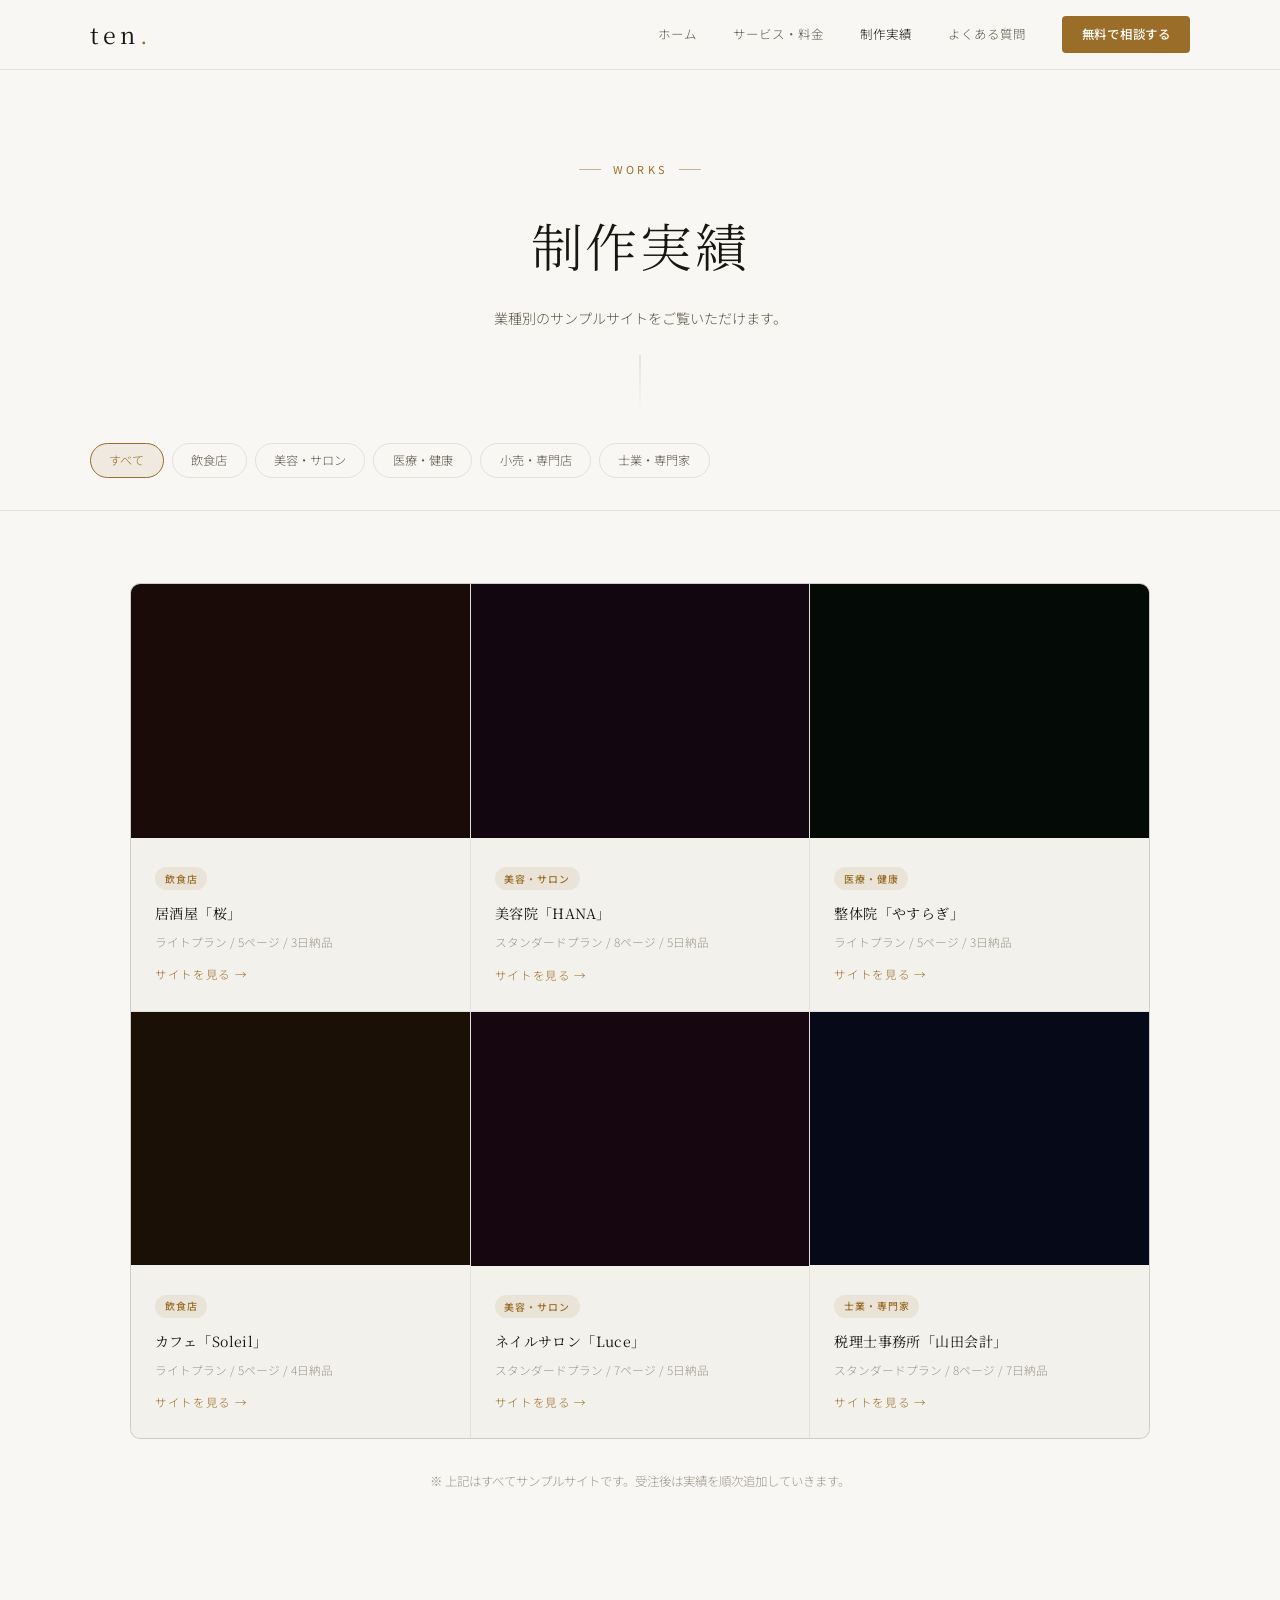
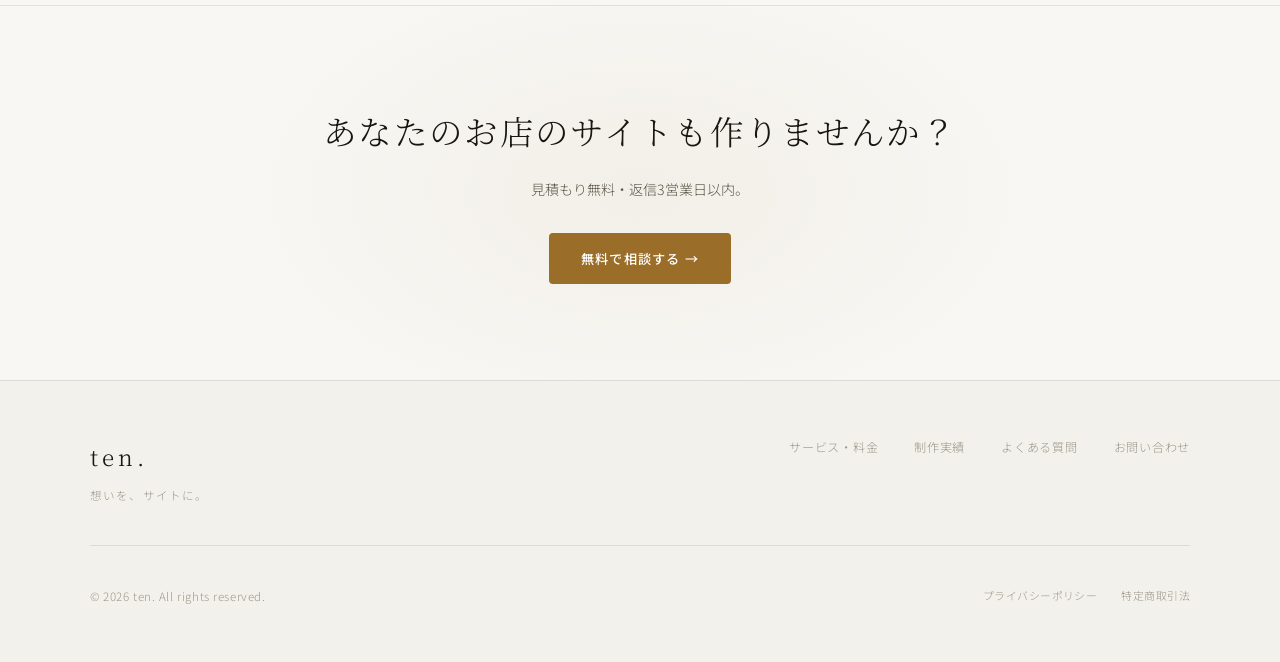
==== works.html @ f6b81ca7 "Initial commit: ten portfolio site" ====
<!DOCTYPE html>
<html lang="ja">
<head>
  <meta charset="UTF-8" />
  <meta name="viewport" content="width=device-width, initial-scale=1.0" />
  <title>制作実績 | ten</title>
  <meta name="description" content="tenの制作実績。飲食店・美容院・整体院など業種別のサンプルサイトをご覧いただけます。" />
  <link rel="stylesheet" href="style.css" />
</head>
<body>

<nav class="nav">
  <div class="nav__inner">
    <a href="index.html" class="nav__logo">ten<span class="nav__logo-dot">.</span></a>
    <div class="nav__links">
      <a href="index.html">ホーム</a>
      <a href="services.html">サービス・料金</a>
      <a href="works.html" class="active">制作実績</a>
      <a href="faq.html">よくある質問</a>
      <a href="contact.html" class="nav__cta">無料で相談する</a>
    </div>
  </div>
</nav>

<div class="page-header">
  <div class="page-header__label">Works</div>
  <h1>制作実績</h1>
  <p>業種別のサンプルサイトをご覧いただけます。</p>
</div>

<div class="works-filter">
  <div class="works-filter__inner">
    <button class="filter-btn filter-btn--active">すべて</button>
    <button class="filter-btn">飲食店</button>
    <button class="filter-btn">美容・サロン</button>
    <button class="filter-btn">医療・健康</button>
    <button class="filter-btn">小売・専門店</button>
    <button class="filter-btn">士業・専門家</button>
  </div>
</div>

<section class="works-full">
  <div class="wrap">
    <div class="works-full__grid">

      <div class="work-card" data-cat="飲食店">
        <a href="https://moriyamataiyou.github.io/ten-site/demo/sakura/" target="_blank" rel="noopener">
          <div class="work__thumb work__thumb--red">
            <img src="https://images.unsplash.com/photo-1563021658-93c1d5cc764e?auto=format&fit=crop&w=800&q=85" alt="居酒屋桜" loading="lazy" onerror="this.remove()" />
          </div>
        </a>
        <div class="work-card__body">
          <span class="work-card__tag" style="background:var(--gold-dim);color:var(--gold)">飲食店</span>
          <h3>居酒屋「桜」</h3>
          <p>ライトプラン / 5ページ / 3日納品</p>
          <a href="https://moriyamataiyou.github.io/ten-site/demo/sakura/" target="_blank" rel="noopener" style="display:inline-block;margin-top:.75rem;font-size:.72rem;color:var(--gold);letter-spacing:.06em;">サイトを見る →</a>
        </div>
      </div>

      <div class="work-card" data-cat="美容・サロン">
        <a href="https://moriyamataiyou.github.io/ten-site/demo/hana/" target="_blank" rel="noopener">
          <div class="work__thumb work__thumb--pink">
            <img src="https://images.unsplash.com/photo-1600948836101-f9ffda59d250?auto=format&fit=crop&w=800&q=85" alt="美容院HANA" loading="lazy" onerror="this.remove()" />
          </div>
        </a>
        <div class="work-card__body">
          <span class="work-card__tag" style="background:var(--gold-dim);color:var(--gold)">美容・サロン</span>
          <h3>美容院「HANA」</h3>
          <p>スタンダードプラン / 8ページ / 5日納品</p>
          <a href="https://moriyamataiyou.github.io/ten-site/demo/hana/" target="_blank" rel="noopener" style="display:inline-block;margin-top:.75rem;font-size:.72rem;color:var(--gold);letter-spacing:.06em;">サイトを見る →</a>
        </div>
      </div>

      <div class="work-card" data-cat="医療・健康">
        <a href="https://moriyamataiyou.github.io/ten-site/demo/yasuragi/" target="_blank" rel="noopener">
          <div class="work__thumb work__thumb--green">
            <img src="https://images.unsplash.com/photo-1600334129128-685c5582fd35?auto=format&fit=crop&w=800&q=85" alt="整体院やすらぎ" loading="lazy" onerror="this.remove()" />
          </div>
        </a>
        <div class="work-card__body">
          <span class="work-card__tag" style="background:var(--gold-dim);color:var(--gold)">医療・健康</span>
          <h3>整体院「やすらぎ」</h3>
          <p>ライトプラン / 5ページ / 3日納品</p>
          <a href="https://moriyamataiyou.github.io/ten-site/demo/yasuragi/" target="_blank" rel="noopener" style="display:inline-block;margin-top:.75rem;font-size:.72rem;color:var(--gold);letter-spacing:.06em;">サイトを見る →</a>
        </div>
      </div>

      <div class="work-card" data-cat="飲食店">
        <a href="https://moriyamataiyou.github.io/ten-site/demo/soleil/" target="_blank" rel="noopener">
          <div class="work__thumb work__thumb--amber">
            <img src="https://images.unsplash.com/photo-1611323128401-faa8f1b6de24?auto=format&fit=crop&w=800&q=85" alt="カフェSoleil" loading="lazy" onerror="this.remove()" />
          </div>
        </a>
        <div class="work-card__body">
          <span class="work-card__tag" style="background:var(--gold-dim);color:var(--gold)">飲食店</span>
          <h3>カフェ「Soleil」</h3>
          <p>ライトプラン / 5ページ / 4日納品</p>
          <a href="https://moriyamataiyou.github.io/ten-site/demo/soleil/" target="_blank" rel="noopener" style="display:inline-block;margin-top:.75rem;font-size:.72rem;color:var(--gold);letter-spacing:.06em;">サイトを見る →</a>
        </div>
      </div>

      <div class="work-card" data-cat="美容・サロン">
        <a href="https://moriyamataiyou.github.io/ten-site/demo/luce/" target="_blank" rel="noopener">
          <div class="work__thumb work__thumb--rose">
            <img src="https://images.unsplash.com/photo-1658492055212-e1acbccfca5a?auto=format&fit=crop&w=800&q=85" alt="ネイルサロンLuce" loading="lazy" onerror="this.remove()" />
          </div>
        </a>
        <div class="work-card__body">
          <span class="work-card__tag" style="background:var(--gold-dim);color:var(--gold)">美容・サロン</span>
          <h3>ネイルサロン「Luce」</h3>
          <p>スタンダードプラン / 7ページ / 5日納品</p>
          <a href="https://moriyamataiyou.github.io/ten-site/demo/luce/" target="_blank" rel="noopener" style="display:inline-block;margin-top:.75rem;font-size:.72rem;color:var(--gold);letter-spacing:.06em;">サイトを見る →</a>
        </div>
      </div>

      <div class="work-card" data-cat="士業・専門家">
        <a href="https://moriyamataiyou.github.io/ten-site/demo/yamada/" target="_blank" rel="noopener">
          <div class="work__thumb work__thumb--navy">
            <img src="https://images.unsplash.com/photo-1642522029686-5485ea7e6042?auto=format&fit=crop&w=800&q=85" alt="山田会計事務所" loading="lazy" onerror="this.remove()" />
          </div>
        </a>
        <div class="work-card__body">
          <span class="work-card__tag" style="background:var(--gold-dim);color:var(--gold)">士業・専門家</span>
          <h3>税理士事務所「山田会計」</h3>
          <p>スタンダードプラン / 8ページ / 7日納品</p>
          <a href="https://moriyamataiyou.github.io/ten-site/demo/yamada/" target="_blank" rel="noopener" style="display:inline-block;margin-top:.75rem;font-size:.72rem;color:var(--gold);letter-spacing:.06em;">サイトを見る →</a>
        </div>
      </div>

    </div>
    <p style="text-align:center;color:var(--text-3);font-size:.78rem;font-weight:300">
      ※ 上記はすべてサンプルサイトです。受注後は実績を順次追加していきます。
    </p>
  </div>
</section>

<section class="cta-banner">
  <div class="wrap">
    <h2>あなたのお店のサイトも作りませんか？</h2>
    <p>見積もり無料・返信3営業日以内。</p>
    <a href="contact.html" class="btn btn--gold">無料で相談する →</a>
  </div>
</section>

<footer class="footer">
  <div class="footer__inner">
    <div class="footer__top">
      <div>
        <div class="footer__logo">ten.</div>
        <div class="footer__catch">想いを、サイトに。</div>
      </div>
      <nav class="footer__nav">
        <a href="services.html">サービス・料金</a>
        <a href="works.html">制作実績</a>
        <a href="faq.html">よくある質問</a>
        <a href="contact.html">お問い合わせ</a>
      </nav>
    </div>
    <div class="footer__bottom">
      <p class="footer__copy">© 2026 ten. All rights reserved.</p>
      <div style="display:flex;gap:1.5rem;align-items:center">
        <a href="privacy.html" style="font-size:.68rem;color:var(--text-3);letter-spacing:.04em">プライバシーポリシー</a>
        <a href="tokusho.html" style="font-size:.68rem;color:var(--text-3);letter-spacing:.04em">特定商取引法</a>
      </div>
    </div>
  </div>
</footer>

<script>
// フィルターボタン
const filterBtns = document.querySelectorAll('.filter-btn');
const cards = document.querySelectorAll('.work-card');

filterBtns.forEach(btn => {
  btn.addEventListener('click', () => {
    filterBtns.forEach(b => b.classList.remove('filter-btn--active'));
    btn.classList.add('filter-btn--active');
    const cat = btn.textContent.trim();
    cards.forEach(card => {
      if (cat === 'すべて' || card.dataset.cat === cat) {
        card.style.display = '';
      } else {
        card.style.display = 'none';
      }
    });
  });
});
</script>


</body>
</html>
---- style.css ----
@import url('https://fonts.googleapis.com/css2?family=Noto+Serif+JP:wght@300;400;500&family=Noto+Sans+JP:wght@300;400;500&display=swap');

/* =========================================
   ten — デザインシステム（ダーク/ライト対応）
   ========================================= */

*, *::before, *::after { box-sizing: border-box; margin: 0; padding: 0; }

:root {
  --bg-deep:   #f8f7f4;
  --bg:        #ffffff;
  --bg-card:   #f3f1ec;
  --bg-raised: #eae7e0;
  --border:    rgba(0,0,0,.09);
  --border-2:  rgba(0,0,0,.16);
  --gold:      #9a6e28;
  --gold-lt:   #b08840;
  --gold-dim:  rgba(154,110,40,.1);
  --text:      #181610;
  --text-2:    #5c5748;
  --text-3:    #9c9888;
  --radius:    4px;
  --radius-lg: 10px;

  --nav-bg:          rgba(248,247,244,.9);
  --grid-color:      rgba(0,0,0,.05);
  --hero-radial-1:   rgba(154,110,40,.07);
  --hero-radial-2:   rgba(80,50,160,.04);
  --ghost-bg:        rgba(0,0,0,.05);
  --ghost-hover:     rgba(0,0,0,.09);
  --photo-filter:    brightness(1) saturate(.88);
  --shadow-card:     0 32px 64px rgba(0,0,0,.12);
  --cta-glow:        rgba(154,110,40,.06);
  --gold-line:       rgba(154,110,40,.22);
  --gold-plan-line:  rgba(154,110,40,.45);
}

html { scroll-behavior: smooth; }

body {
  font-family: 'Noto Sans JP', 'Hiragino Kaku Gothic ProN', sans-serif;
  background: var(--bg-deep);
  color: var(--text);
  line-height: 1.75;
  font-weight: 300;
  -webkit-font-smoothing: antialiased;
  transition: background .35s ease, color .35s ease;
}

img { display: block; max-width: 100%; }
a { color: inherit; text-decoration: none; }

.wrap         { max-width: 1100px; margin: 0 auto; padding: 0 2.5rem; }
.wrap--narrow { max-width: 700px;  margin: 0 auto; padding: 0 2.5rem; }

/* ── Section labels & titles ── */
.s-label {
  display: inline-flex;
  align-items: center;
  gap: .6rem;
  font-size: .7rem;
  font-weight: 400;
  letter-spacing: .22em;
  text-transform: uppercase;
  color: var(--gold);
  margin-bottom: 1.25rem;
}
.s-label::before {
  content: '';
  width: 22px; height: 1px;
  background: var(--gold);
  opacity: .7;
}

.s-title {
  font-family: 'Noto Serif JP', 'Yu Mincho', serif;
  font-size: clamp(1.75rem, 3.5vw, 2.6rem);
  font-weight: 400;
  line-height: 1.45;
  color: var(--text);
  margin-bottom: 1.25rem;
  letter-spacing: .03em;
}

.s-desc {
  color: var(--text-2);
  font-size: .9rem;
  line-height: 1.95;
  max-width: 440px;
  font-weight: 300;
}

/* ── Fade-in ── */
.fi {
  opacity: 0;
  transform: translateY(22px);
  transition: opacity .85s ease, transform .85s ease;
}
.fi[data-delay="1"] { transition-delay: .15s; }
.fi[data-delay="2"] { transition-delay: .3s;  }
.fi[data-delay="3"] { transition-delay: .45s; }
.fi[data-delay="4"] { transition-delay: .6s;  }
.fi.in { opacity: 1; transform: none; }

/* ── Buttons ── */
.btn {
  display: inline-flex;
  align-items: center;
  gap: .5rem;
  padding: .875rem 2rem;
  font-family: 'Noto Sans JP', sans-serif;
  font-size: .825rem;
  font-weight: 400;
  letter-spacing: .1em;
  border-radius: var(--radius);
  transition: all .3s ease;
  cursor: pointer;
  border: none;
  white-space: nowrap;
}
.btn--gold {
  background: var(--gold);
  color: #fff;
  font-weight: 500;
}
.btn--gold:hover { background: var(--gold-lt); box-shadow: 0 8px 32px rgba(0,0,0,.2); }
.btn--white {
  background: var(--ghost-bg);
  color: var(--text);
  border: 1px solid var(--border-2);
}
.btn--white:hover { background: var(--ghost-hover); }
.btn--outline {
  background: transparent;
  color: var(--text-2);
  border: 1px solid var(--border-2);
}
.btn--outline:hover { border-color: var(--gold); color: var(--gold); }
.btn--dark {
  background: var(--ghost-bg);
  color: var(--text);
  border: 1px solid var(--border-2);
}
.btn--dark:hover { background: var(--ghost-hover); }

/* ── Navigation ── */
.nav {
  position: fixed;
  top: 0; left: 0; right: 0;
  z-index: 100;
  padding: 0 2.5rem;
  height: 70px;
  display: flex;
  align-items: center;
  backdrop-filter: blur(16px) saturate(180%);
  background: var(--nav-bg);
  border-bottom: 1px solid var(--border);
  transition: background .35s ease;
}
.nav__inner {
  max-width: 1100px;
  margin: 0 auto;
  width: 100%;
  display: flex;
  align-items: center;
  justify-content: space-between;
}
.nav__logo {
  font-family: 'Noto Serif JP', serif;
  font-size: 1.45rem;
  font-weight: 400;
  letter-spacing: .18em;
  color: var(--text);
}
.nav__logo-dot { color: var(--gold); }
.nav__links {
  display: flex;
  align-items: center;
  gap: 2.25rem;
}
.nav__links a {
  font-size: .78rem;
  font-weight: 300;
  letter-spacing: .08em;
  color: var(--text-2);
  transition: color .2s;
}
.nav__links a:hover,
.nav__links a.active { color: var(--text); }
.nav__cta {
  background: var(--gold) !important;
  color: #fff !important;
  padding: .5rem 1.2rem !important;
  border-radius: var(--radius) !important;
  font-weight: 500 !important;
  letter-spacing: .06em !important;
  transition: background .2s !important;
}
.nav__cta:hover { background: var(--gold-lt) !important; }


/* ── Hero ── */
.hero {
  position: relative;
  min-height: 100vh;
  display: flex;
  align-items: center;
  overflow: hidden;
  padding-top: 70px;
}
.hero__bg {
  position: absolute;
  inset: 0;
  background-size: cover;
  background-position: center;
}
.hero__bg::after {
  content: '';
  position: absolute;
  inset: 0;
  background:
    linear-gradient(to right, rgba(8,6,4,.92) 0%, rgba(8,6,4,.82) 38%, rgba(8,6,4,.52) 65%, rgba(8,6,4,.22) 100%),
    linear-gradient(to bottom, rgba(8,6,4,.25) 0%, transparent 30%, transparent 70%, rgba(8,6,4,.45) 100%);
}
.hero__grid {
  position: absolute;
  inset: 0;
  background-image:
    linear-gradient(var(--grid-color) 1px, transparent 1px),
    linear-gradient(90deg, var(--grid-color) 1px, transparent 1px);
  background-size: 72px 72px;
  mask-image: radial-gradient(ellipse 75% 75% at 50% 50%, black 20%, transparent 100%);
}
.hero__inner {
  position: relative;
  z-index: 2;
  max-width: 860px;
  margin: 0 auto;
  padding: 5rem 2.5rem;
  width: 100%;
}
.hero__content { }
.hero__eyebrow {
  font-size: .68rem;
  font-weight: 400;
  letter-spacing: .28em;
  text-transform: uppercase;
  color: var(--gold-lt);
  margin-bottom: 2.25rem;
  display: flex;
  align-items: center;
  gap: 1rem;
  opacity: 1;
  text-shadow: 0 1px 8px rgba(0,0,0,.5);
}
.hero__eyebrow::before {
  content: '';
  width: 36px; height: 1px;
  background: var(--gold);
  opacity: .6;
}
.hero__title {
  font-family: 'Noto Serif JP', 'Yu Mincho', serif;
  font-size: clamp(2.75rem, 5.5vw, 4.75rem);
  font-weight: 300;
  line-height: 1.22;
  letter-spacing: .04em;
  color: #ffffff;
  margin-bottom: 0;
  text-shadow: 0 2px 24px rgba(0,0,0,.7);
}
.hero__title em { font-style: normal; color: var(--gold-lt); display: block; }
.hero__line {
  width: 44px; height: 1px;
  background: var(--gold);
  margin: 2rem 0;
  opacity: .55;
}
.hero__sub {
  font-size: .92rem;
  color: rgba(255,255,255,.88);
  line-height: 2;
  margin-bottom: 3rem;
  font-weight: 300;
  text-shadow: 0 1px 12px rgba(0,0,0,.6);
}
.hero__actions { display: flex; gap: 1rem; flex-wrap: wrap; }

/* ── Hero Visual (Photo) ── */
.hero__visual {
  position: relative;
  border-radius: var(--radius-lg);
  overflow: hidden;
  box-shadow: var(--shadow-card);
}
.hero__visual::after {
  content: '';
  position: absolute;
  inset: 0;
  border-radius: inherit;
  border: 1px solid var(--border-2);
  pointer-events: none;
}
.hero__visual img {
  width: 100%;
  aspect-ratio: 4/3;
  object-fit: cover;
  display: block;
  filter: var(--photo-filter);
  transition: filter .35s ease;
}

.hero__scroll {
  position: absolute;
  bottom: 2.5rem;
  left: 50%;
  transform: translateX(-50%);
  display: flex;
  flex-direction: column;
  align-items: center;
  gap: .6rem;
  color: var(--text-3);
  font-size: .62rem;
  letter-spacing: .22em;
  text-transform: uppercase;
}
.hero__scroll::after {
  content: '';
  width: 1px; height: 36px;
  background: linear-gradient(to bottom, var(--gold), transparent);
  animation: scrollPulse 1.8s ease-in-out infinite;
}
@keyframes scrollPulse {
  0%,100% { opacity: .7; }
  50%      { opacity: .15; }
}

/* ── Stats ── */
.stats {
  background: var(--bg-card);
  border-top: 1px solid var(--border);
  border-bottom: 1px solid var(--border);
  padding: 3.5rem 2.5rem;
}
.stats__grid {
  max-width: 1100px;
  margin: 0 auto;
  display: grid;
  grid-template-columns: repeat(4, 1fr);
}
.stats__grid--3 { grid-template-columns: repeat(3, 1fr); }
.stat { text-align: center; padding: .5rem 1rem; position: relative; }
.stat:not(:last-child)::after {
  content: '';
  position: absolute;
  right: 0; top: 15%; bottom: 15%;
  width: 1px;
  background: var(--border-2);
}
.stat__num {
  font-family: 'Noto Serif JP', serif;
  font-size: clamp(1.9rem, 3.5vw, 2.75rem);
  font-weight: 300;
  color: var(--gold);
  line-height: 1;
  margin-bottom: .5rem;
  letter-spacing: .02em;
}
.stat__lbl {
  font-size: .72rem;
  color: var(--text-3);
  letter-spacing: .1em;
  font-weight: 400;
}

/* ── Features ── */
.features { padding: 7rem 2.5rem; }
.features__layout {
  max-width: 1100px;
  margin: 0 auto;
  display: grid;
  grid-template-columns: 300px 1fr;
  gap: 6rem;
  align-items: start;
}
.features__head { position: sticky; top: 110px; }
.features__mini-mockup {
  margin-top: 2.5rem;
}
.features__grid {
  display: grid;
  grid-template-columns: 1fr 1fr;
  border: 1px solid var(--border);
  border-radius: var(--radius-lg);
  overflow: hidden;
  gap: 1px;
  background: var(--border);
}
.feat { background: var(--bg-card); padding: 2rem; transition: background .2s; }
.feat:hover { background: var(--bg-raised); }
.feat__icon { font-size: 1.1rem; margin-bottom: .875rem; display: block; }
.feat h3 {
  font-family: 'Noto Serif JP', serif;
  font-size: .9rem;
  font-weight: 400;
  color: var(--text);
  margin-bottom: .5rem;
  letter-spacing: .04em;
}
.feat p { font-size: .78rem; color: var(--text-2); line-height: 1.85; font-weight: 300; }

/* ── Works (index) ── */
.works {
  padding: 7rem 2.5rem;
  background: var(--bg-card);
  border-top: 1px solid var(--border);
  border-bottom: 1px solid var(--border);
}
.works__head {
  max-width: 1100px;
  margin: 0 auto 3.5rem;
  display: flex;
  justify-content: space-between;
  align-items: flex-end;
}
.works__grid {
  max-width: 1100px;
  margin: 0 auto;
  display: grid;
  grid-template-columns: repeat(3, 1fr);
  gap: 1px;
  background: var(--border);
  border: 1px solid var(--border);
  border-radius: var(--radius-lg);
  overflow: hidden;
}
.work { background: var(--bg); overflow: hidden; }
.work__img {
  width: 100%;
  aspect-ratio: 4/3;
  object-fit: cover;
  display: block;
  transition: transform .65s ease;
  filter: var(--photo-filter);
}

/* ── Work thumbnail mockup ── */
.work__thumb {
  aspect-ratio: 4/3;
  display: flex;
  flex-direction: column;
  overflow: hidden;
  position: relative;
  transition: opacity .3s;
}
.work:hover .work__thumb { opacity: .88; }
.work__thumb--red   { background: #1a0a08; }
.work__thumb--pink  { background: #120610; }
.work__thumb--green { background: #040a06; }
.work__thumb--amber { background: #1a1006; }
.work__thumb--rose  { background: #160610; }
.work__thumb--navy  { background: #060a18; }

.work__thumb img {
  width: 100%; height: 100%;
  object-fit: cover; display: block;
  transition: transform .6s ease, opacity .3s;
  opacity: .88;
}
.work:hover .work__thumb img,
.work-card:hover .work__thumb img { transform: scale(1.05); opacity: 1; }

.wt__nav {
  padding: .5rem .75rem;
  display: flex; justify-content: space-between; align-items: center;
  background: rgba(0,0,0,.06);
  border-bottom: 1px solid rgba(0,0,0,.06);
  flex-shrink: 0;
}
.wt__logo { font-family: 'Noto Serif JP', serif; font-size: .6rem; color: var(--gold); letter-spacing: .12em; }
.wt__links { display: flex; gap: .4rem; }
.wt__links span { width: 1.1rem; height: .18rem; background: rgba(0,0,0,.12); border-radius: 999px; }
.wt__hero {
  flex: 1;
  padding: .75rem .75rem 1rem;
  display: flex; flex-direction: column; justify-content: center;
  position: relative;
}
.wt__h1 { width: 72%; height: .38rem; background: rgba(0,0,0,.4); border-radius: 999px; margin-bottom: .28rem; }
.wt__h1.s { width: 48%; background: var(--gold); opacity: .7; }
.wt__btn { width: 2.6rem; height: .48rem; background: var(--gold); border-radius: 3px; margin-top: .4rem; opacity: .85; }
.wt__cards { display: grid; grid-template-columns: repeat(3, 1fr); gap: .3rem; padding: 0 .75rem .6rem; flex-shrink: 0; }
.wt__card { aspect-ratio: 1.2; background: rgba(0,0,0,.05); border-radius: 2px; border: 1px solid rgba(0,0,0,.07); }
.work__body {
  padding: 1.5rem;
  background: var(--bg-card);
  border-top: 1px solid var(--border);
}
.work__cat { font-size: .65rem; letter-spacing: .18em; color: var(--gold); text-transform: uppercase; margin-bottom: .5rem; font-weight: 400; }
.work__name { font-family: 'Noto Serif JP', serif; font-size: .9rem; font-weight: 400; color: var(--text); margin-bottom: .375rem; letter-spacing: .03em; }
.work__meta { font-size: .72rem; color: var(--text-3); font-weight: 300; }

/* ── Pricing ── */
.pricing { padding: 7rem 2.5rem; }
.pricing__grid {
  display: grid;
  grid-template-columns: repeat(3, 1fr);
  gap: 1px;
  background: var(--border);
  border: 1px solid var(--border);
  border-radius: var(--radius-lg);
  overflow: hidden;
  margin-top: 3.5rem;
}
.plan {
  background: var(--bg-card);
  padding: 2.5rem;
  display: flex;
  flex-direction: column;
  gap: 1.25rem;
  position: relative;
}
.plan--feat { background: var(--bg-raised); }
.plan--feat::before {
  content: '';
  position: absolute;
  top: 0; left: 0; right: 0; height: 1px;
  background: linear-gradient(90deg, transparent, var(--gold-plan-line), transparent);
}
.plan__badge {
  position: absolute;
  top: 1.25rem; right: 1.25rem;
  font-size: .62rem; letter-spacing: .1em;
  color: var(--gold);
  border: 1px solid var(--gold-dim);
  padding: .22rem .6rem;
  border-radius: 999px;
  font-weight: 400;
}
.plan__name { font-size: .68rem; letter-spacing: .2em; text-transform: uppercase; color: var(--text-3); font-weight: 400; }
.plan__price { font-family: 'Noto Serif JP', serif; font-size: 2.6rem; font-weight: 300; color: var(--text); line-height: 1; }
.plan__price sub { font-size: .9rem; font-weight: 300; color: var(--text-2); vertical-align: bottom; }
.plan__tax { font-size: .72rem; color: var(--text-3); margin-top: -.5rem; }
.plan__list { list-style: none; display: flex; flex-direction: column; gap: .75rem; flex: 1; }
.plan__list li { font-size: .8rem; color: var(--text-2); padding-left: 1.25rem; position: relative; font-weight: 300; line-height: 1.6; }
.plan__list li::before { content: '—'; position: absolute; left: 0; color: var(--gold); font-size: .68rem; top: .05em; }

/* ── Process ── */
.process {
  padding: 7rem 2.5rem;
  background: var(--bg-card);
  border-top: 1px solid var(--border);
  border-bottom: 1px solid var(--border);
}
.process__grid {
  display: grid;
  grid-template-columns: repeat(5, 1fr);
  margin-top: 3.5rem;
  position: relative;
}
.process__grid::before {
  content: '';
  position: absolute;
  top: 1.55rem;
  left: 10%; right: 10%;
  height: 1px;
  background: var(--border-2);
}
.step { padding: 1.25rem .875rem; text-align: center; }
.step__num {
  width: 3.1rem; height: 3.1rem;
  border-radius: 50%;
  border: 1px solid var(--border-2);
  display: flex; align-items: center; justify-content: center;
  margin: 0 auto 1.25rem;
  font-family: 'Noto Serif JP', serif;
  font-size: .9rem; color: var(--gold);
  background: var(--bg-card);
  position: relative; z-index: 1; font-weight: 300;
}
.step h3 { font-family: 'Noto Serif JP', serif; font-size: .85rem; font-weight: 400; color: var(--text); margin-bottom: .5rem; letter-spacing: .04em; }
.step p { font-size: .73rem; color: var(--text-2); line-height: 1.75; font-weight: 300; }

/* ── CTA ── */
.cta { padding: 9rem 2.5rem; position: relative; overflow: hidden; }
.cta::before {
  content: '';
  position: absolute; inset: 0;
  background: radial-gradient(ellipse 55% 80% at 50% 50%, var(--cta-glow) 0%, transparent 65%);
}
.cta::after {
  content: '';
  position: absolute;
  top: 0; left: 0; right: 0; height: 1px;
  background: linear-gradient(90deg, transparent, var(--gold-line), transparent);
}
.cta__inner { max-width: 680px; margin: 0 auto; text-align: center; position: relative; }
.cta__title {
  font-family: 'Noto Serif JP', serif;
  font-size: clamp(1.75rem, 3.5vw, 2.6rem);
  font-weight: 300; line-height: 1.5;
  color: var(--text); margin-bottom: 1.5rem; letter-spacing: .04em;
}
.cta__sub { color: var(--text-2); font-size: .88rem; line-height: 2; margin-bottom: 2.75rem; font-weight: 300; }
.cta__actions { display: flex; gap: 1rem; justify-content: center; flex-wrap: wrap; }

/* ── Footer ── */
.footer { background: var(--bg-card); border-top: 1px solid var(--border); padding: 3.5rem 2.5rem; }
.footer__inner { max-width: 1100px; margin: 0 auto; }
.footer__top {
  display: flex; justify-content: space-between; align-items: flex-start;
  padding-bottom: 2.5rem; margin-bottom: 2.5rem; border-bottom: 1px solid var(--border);
}
.footer__logo { font-family: 'Noto Serif JP', serif; font-size: 1.4rem; font-weight: 300; letter-spacing: .18em; color: var(--text); margin-bottom: .5rem; }
.footer__catch { font-size: .72rem; color: var(--text-3); letter-spacing: .1em; }
.footer__nav { display: flex; gap: 2.25rem; align-items: center; }
.footer__nav a { font-size: .76rem; color: var(--text-3); letter-spacing: .06em; transition: color .2s; font-weight: 300; }
.footer__nav a:hover { color: var(--text-2); }
.footer__bottom { display: flex; justify-content: space-between; align-items: center; }
.footer__copy, .footer__tag { font-size: .72rem; color: var(--text-3); letter-spacing: .05em; }

/* ── Page Header ── */
.page-header { padding: 10rem 2.5rem 5rem; text-align: center; position: relative; }
.page-header::after {
  content: '';
  position: absolute; bottom: 0; left: 50%; transform: translateX(-50%);
  width: 1px; height: 56px;
  background: linear-gradient(to bottom, var(--border-2), transparent);
}
.page-header__label {
  font-size: .68rem; letter-spacing: .28em; color: var(--gold);
  text-transform: uppercase; margin-bottom: 1.25rem;
  display: flex; align-items: center; justify-content: center; gap: .75rem; font-weight: 400;
}
.page-header__label::before,
.page-header__label::after { content: ''; width: 22px; height: 1px; background: var(--gold); opacity: .5; }
.page-header h1 { font-family: 'Noto Serif JP', serif; font-size: clamp(2rem, 5vw, 3.25rem); font-weight: 300; color: var(--text); margin-bottom: 1rem; letter-spacing: .05em; }
.page-header p { color: var(--text-2); font-size: .88rem; font-weight: 300; }

/* ── Contact ── */
.contact { padding: 4.5rem 2.5rem 8rem; }
.contact__trust { display: flex; gap: .875rem; margin-bottom: 3rem; justify-content: center; flex-wrap: wrap; }
.trust-pill { display: flex; align-items: center; gap: .6rem; padding: .55rem 1.1rem; border: 1px solid var(--border-2); border-radius: 999px; background: var(--bg-card); }
.trust-pill__icon { font-size: .9rem; }
.trust-pill p { font-size: .76rem; color: var(--text-2); font-weight: 300; }
.contact__form { background: var(--bg-card); border: 1px solid var(--border-2); border-radius: var(--radius-lg); padding: 3rem; }
.form-row--2 { display: grid; grid-template-columns: 1fr 1fr; gap: 1.25rem; }
.form-group { display: flex; flex-direction: column; gap: .6rem; }
.form-group label { font-size: .77rem; color: var(--text-2); letter-spacing: .05em; font-weight: 400; }
.req { color: var(--gold); font-size: .68rem; }
.form-group input, .form-group select, .form-group textarea {
  background: var(--bg-raised);
  border: 1px solid var(--border);
  border-radius: var(--radius);
  padding: .85rem 1rem;
  color: var(--text);
  font-family: 'Noto Sans JP', sans-serif;
  font-size: .85rem; font-weight: 300;
  outline: none;
  transition: border-color .2s;
  width: 100%; line-height: 1.6;
}
.form-group input::placeholder, .form-group textarea::placeholder { color: var(--text-3); }
.form-group input:focus, .form-group select:focus, .form-group textarea:focus { border-color: var(--gold); }
.form-group select { cursor: pointer; appearance: none; }
.form-group textarea { min-height: 135px; resize: vertical; }
.form__plan { display: flex; gap: 1px; background: var(--border); border: 1px solid var(--border); border-radius: var(--radius); overflow: hidden; }
.plan-radio { display: none; }
.plan-label { flex: 1; text-align: center; padding: .75rem; font-size: .78rem; color: var(--text-2); background: var(--bg-raised); cursor: pointer; transition: all .2s; font-weight: 300; font-family: 'Noto Sans JP', sans-serif; }
.plan-radio:checked + .plan-label { background: var(--gold); color: #fff; font-weight: 500; }
.form__submit { width: 100%; padding: 1rem; background: var(--gold); color: #fff; font-family: 'Noto Sans JP', sans-serif; font-size: .85rem; font-weight: 500; letter-spacing: .1em; border: none; border-radius: var(--radius); cursor: pointer; transition: background .2s, box-shadow .2s; margin-top: .5rem; }
.form__submit:hover { background: var(--gold-lt); }
.form__note { font-size: .72rem; color: var(--text-3); text-align: center; font-weight: 300; }
.contact__alt { margin-top: 2.5rem; text-align: center; padding: 2rem; border: 1px solid var(--border); border-radius: var(--radius-lg); background: var(--bg-card); }
.contact__alt p { font-size: .78rem; color: var(--text-2); margin-bottom: .625rem; font-weight: 300; }
.contact__alt a { color: var(--gold); font-size: .88rem; letter-spacing: .04em; }

/* ── FAQ ── */
.faq { padding: 4.5rem 2.5rem 8rem; }
.faq__list { display: flex; flex-direction: column; gap: 1px; background: var(--border); border: 1px solid var(--border); border-radius: var(--radius-lg); overflow: hidden; }
.faq-item { background: var(--bg-card); }
.faq-item[open] { background: var(--bg-raised); }
.faq-item summary { padding: 1.5rem 2rem; font-size: .88rem; font-weight: 400; color: var(--text); cursor: pointer; display: flex; justify-content: space-between; align-items: center; list-style: none; letter-spacing: .03em; transition: color .2s; }
.faq-item summary::-webkit-details-marker { display: none; }
.faq-item summary:hover { color: var(--gold); }
.faq-item summary::after { content: '+'; color: var(--gold); font-size: 1.2rem; font-weight: 300; transition: transform .3s; flex-shrink: 0; margin-left: 1rem; }
.faq-item[open] summary::after { transform: rotate(45deg); }
.faq-item__body { padding: 0 2rem 1.5rem; font-size: .85rem; color: var(--text-2); line-height: 1.95; font-weight: 300; }

/* ── CTA Banner ── */
.cta-banner { padding: 6rem 2.5rem; text-align: center; position: relative; border-top: 1px solid var(--border); }
.cta-banner::before { content: ''; position: absolute; inset: 0; background: radial-gradient(ellipse 50% 100% at 50% 50%, var(--cta-glow) 0%, transparent 65%); }
.cta-banner .wrap { position: relative; }
.cta-banner h2 { font-family: 'Noto Serif JP', serif; font-size: clamp(1.5rem, 3vw, 2.1rem); font-weight: 300; color: var(--text); margin-bottom: 1rem; letter-spacing: .04em; }
.cta-banner p { color: var(--text-2); font-size: .88rem; margin-bottom: 2rem; font-weight: 300; }

/* ── Works Filter & Full Grid ── */
.works-filter { padding: 2rem 2.5rem; border-bottom: 1px solid var(--border); }
.works-filter__inner { max-width: 1100px; margin: 0 auto; display: flex; gap: .5rem; flex-wrap: wrap; }
.filter-btn { padding: .48rem 1.15rem; background: transparent; border: 1px solid var(--border); border-radius: 999px; color: var(--text-2); font-family: 'Noto Sans JP', sans-serif; font-size: .76rem; cursor: pointer; transition: all .2s; font-weight: 300; }
.filter-btn:hover, .filter-btn--active { border-color: var(--gold); color: var(--gold); background: var(--gold-dim); }
.works-full { padding: 4.5rem 2.5rem 7rem; }
.works-full__grid { display: grid; grid-template-columns: repeat(3, 1fr); gap: 1px; background: var(--border); border: 1px solid var(--border); border-radius: var(--radius-lg); overflow: hidden; margin-bottom: 2rem; }
.work-card { background: var(--bg-card); overflow: hidden; }
.work-card:hover .work-card__thumb { opacity: .85; }
.work-card__thumb { aspect-ratio: 16/9; display: flex; align-items: center; justify-content: center; font-size: 2.25rem; transition: opacity .25s; }
.work-card__body { padding: 1.5rem; }
.work-card__tag { font-size: .62rem; letter-spacing: .1em; padding: .18rem .6rem; border-radius: 999px; font-weight: 500; margin-bottom: .7rem; display: inline-block; }
.work-card h3 { font-family: 'Noto Serif JP', serif; font-size: .88rem; font-weight: 400; color: var(--text); margin-bottom: .375rem; letter-spacing: .03em; }
.work-card p { font-size: .73rem; color: var(--text-3); font-weight: 300; }

/* ── Services Page ── */
.plans { padding: 4.5rem 2.5rem 6rem; }
.plans__grid { display: grid; grid-template-columns: repeat(3, 1fr); gap: 1px; background: var(--border); border: 1px solid var(--border); border-radius: var(--radius-lg); overflow: hidden; margin-top: 3rem; }
.plan-card { background: var(--bg-card); padding: 2.5rem; display: flex; flex-direction: column; gap: 1.25rem; position: relative; }
.plan-card--hot { background: var(--bg-raised); }
.plan-card--hot::before { content: ''; position: absolute; top: 0; left: 0; right: 0; height: 1px; background: linear-gradient(90deg, transparent, var(--gold-plan-line), transparent); }
.plan-card__badge { position: absolute; top: 1.25rem; right: 1.25rem; font-size: .62rem; letter-spacing: .1em; color: var(--gold); border: 1px solid var(--gold-dim); padding: .2rem .58rem; border-radius: 999px; font-weight: 400; }
.plan-card__name { font-size: .68rem; letter-spacing: .2em; text-transform: uppercase; color: var(--text-3); font-weight: 400; }
.plan-card__price { font-family: 'Noto Serif JP', serif; font-size: 2.6rem; font-weight: 300; color: var(--text); line-height: 1; }
.plan-card__price .unit { font-size: .9rem; font-weight: 300; color: var(--text-2); vertical-align: bottom; }
.plan-card__tax { font-size: .72rem; color: var(--text-3); margin-top: -.5rem; }
.plan-card__list { list-style: none; display: flex; flex-direction: column; gap: .7rem; flex: 1; }
.plan-card__list li { font-size: .8rem; color: var(--text-2); padding-left: 1.25rem; position: relative; font-weight: 300; }
.plan-card__list li::before { content: '—'; position: absolute; left: 0; color: var(--gold); font-size: .68rem; }
.btn--light { background: transparent; color: var(--text-2); border: 1px solid var(--border-2); padding: .72rem 1.4rem; border-radius: var(--radius); font-size: .78rem; font-family: 'Noto Sans JP', sans-serif; text-align: center; cursor: pointer; transition: all .2s; font-weight: 300; display: block; }
.btn--light:hover { border-color: var(--gold); color: var(--gold); }
.btn--primary { background: var(--gold); color: #fff; padding: .72rem 1.4rem; border-radius: var(--radius); font-size: .78rem; font-family: 'Noto Sans JP', sans-serif; font-weight: 500; text-align: center; cursor: pointer; transition: all .2s; display: block; }
.btn--primary:hover { background: var(--gold-lt); }
.sec-head { margin-bottom: 2.5rem; }
.sec-head__label { font-size: .68rem; letter-spacing: .22em; color: var(--gold); text-transform: uppercase; margin-bottom: .5rem; display: flex; align-items: center; gap: .5rem; font-weight: 400; }
.sec-head__label::before { content: ''; width: 18px; height: 1px; background: var(--gold); opacity: .7; }
.sec-head h2 { font-family: 'Noto Serif JP', serif; font-size: 1.7rem; font-weight: 300; color: var(--text); letter-spacing: .03em; }
.includes { padding: 0 2.5rem 6rem; }
.includes__grid { display: grid; grid-template-columns: repeat(2, 1fr); gap: 1px; background: var(--border); border: 1px solid var(--border); border-radius: var(--radius-lg); overflow: hidden; }
.inc-card { background: var(--bg-card); padding: 2rem; display: flex; gap: 1.25rem; align-items: flex-start; }
.inc-card__icon { font-size: 1.35rem; flex-shrink: 0; margin-top: .1rem; }
.inc-card h3 { font-family: 'Noto Serif JP', serif; font-size: .88rem; font-weight: 400; color: var(--text); margin-bottom: .5rem; letter-spacing: .03em; }
.inc-card p { font-size: .78rem; color: var(--text-2); line-height: 1.75; font-weight: 300; }
.flow { padding: 0 2.5rem 7rem; }
.flow__list { display: flex; flex-direction: column; gap: 1px; background: var(--border); border: 1px solid var(--border); border-radius: var(--radius-lg); overflow: hidden; }
.flow__item { display: flex; gap: 2rem; align-items: flex-start; padding: 2rem; background: var(--bg-card); transition: background .2s; }
.flow__item:hover { background: var(--bg-raised); }
.flow__num { font-family: 'Noto Serif JP', serif; font-size: 1.85rem; font-weight: 300; color: var(--gold); line-height: 1.1; min-width: 2.5rem; opacity: .55; }
.flow__text h3 { font-family: 'Noto Serif JP', serif; font-size: .92rem; font-weight: 400; color: var(--text); margin-bottom: .45rem; letter-spacing: .03em; }
.flow__text p { font-size: .8rem; color: var(--text-2); line-height: 1.85; font-weight: 300; }

/* ── Browser Mockup ── */
.browser-mockup {
  border-radius: var(--radius-lg);
  overflow: hidden;
  box-shadow: var(--shadow-card);
  border: 1px solid rgba(0,0,0,.15);
  background: #e8e6f0;
}
.bm__bar {
  background: #d8d6e0;
  padding: .65rem 1rem;
  display: flex;
  align-items: center;
  gap: .75rem;
}
.bm__dots { display: flex; gap: .35rem; flex-shrink: 0; }
.bm__dots span { width: .52rem; height: .52rem; border-radius: 50%; }
.bm__dots span:nth-child(1) { background: #ff5f57; }
.bm__dots span:nth-child(2) { background: #febc2e; }
.bm__dots span:nth-child(3) { background: #28c840; }
.bm__url {
  flex: 1; text-align: center;
  background: rgba(0,0,0,.08);
  border-radius: 3px;
  padding: .22rem .75rem;
  font-family: 'Noto Sans JP', sans-serif;
  font-size: .62rem;
  color: rgba(0,0,0,.3);
  letter-spacing: .04em;
  font-weight: 300;
}
.bm__screen { }
.bm__site-nav {
  padding: .55rem 1rem;
  display: flex;
  justify-content: space-between;
  align-items: center;
  background: rgba(0,0,0,.06);
  border-bottom: 1px solid rgba(0,0,0,.06);
}
.bm__logo { font-family: 'Noto Serif JP', serif; font-size: .72rem; color: #9a6e28; letter-spacing: .14em; }
.bm__nav-links { display: flex; gap: .55rem; }
.bm__nav-links span { width: 1.4rem; height: .22rem; background: rgba(0,0,0,.15); border-radius: 999px; }
.bm__site-hero {
  background: linear-gradient(135deg, #f5f3ef, #ede9f5);
  padding: 1.6rem 1rem 2rem;
  position: relative;
  overflow: hidden;
}
.bm__site-hero::after {
  content: '';
  position: absolute;
  right: -15%; top: -20%;
  width: 65%; height: 120%;
  background: radial-gradient(ellipse, rgba(154,110,40,.12) 0%, transparent 70%);
}
.bm__hero-tag { width: 2.8rem; height: .28rem; background: rgba(154,110,40,.55); border-radius: 999px; margin-bottom: .5rem; }
.bm__hero-h1 { width: 78%; height: .45rem; background: rgba(0,0,0,.45); border-radius: 999px; margin-bottom: .32rem; }
.bm__hero-h1.short { width: 52%; background: rgba(154,110,40,.7); }
.bm__hero-sub { width: 88%; height: .26rem; background: rgba(0,0,0,.15); border-radius: 999px; margin: .55rem 0; }
.bm__hero-btn { width: 3.2rem; height: .55rem; background: #9a6e28; border-radius: 3px; margin-top: .3rem; }
.bm__site-body { padding: .9rem 1rem; background: #f5f3ef; }
.bm__body-label { width: 2rem; height: .22rem; background: rgba(154,110,40,.35); border-radius: 999px; margin-bottom: .6rem; }
.bm__cards { display: grid; grid-template-columns: repeat(3, 1fr); gap: .4rem; }
.bm__card { aspect-ratio: 4/3; background: rgba(0,0,0,.05); border-radius: 3px; border: 1px solid rgba(0,0,0,.08); position: relative; overflow: hidden; }
.bm__card::after { content: ''; position: absolute; bottom: 0; left: 0; right: 0; height: 35%; background: rgba(154,110,40,.06); }
.bm__site-foot { padding: .6rem 1rem; background: rgba(0,0,0,.06); display: flex; justify-content: space-between; align-items: center; }
.bm__foot-logo { font-family: 'Noto Serif JP', serif; font-size: .6rem; color: rgba(154,110,40,.6); letter-spacing: .12em; }
.bm__foot-links { display: flex; gap: .4rem; }
.bm__foot-links span { width: 1rem; height: .2rem; background: rgba(0,0,0,.1); border-radius: 999px; }

/* ── Legal Pages ── */
.legal-section { padding: 4rem 2.5rem 8rem; }
.legal-intro { font-size: .88rem; color: var(--text-2); line-height: 2; margin-bottom: 3rem; font-weight: 300; }
.legal-body { display: flex; flex-direction: column; gap: 2.5rem; }
.legal-item h2 { font-family: 'Noto Serif JP', serif; font-size: 1rem; font-weight: 400; color: var(--text); margin-bottom: .875rem; padding-bottom: .625rem; border-bottom: 1px solid var(--border); letter-spacing: .04em; }
.legal-item p { font-size: .85rem; color: var(--text-2); line-height: 2; font-weight: 300; margin-bottom: .75rem; }
.legal-item p:last-child { margin-bottom: 0; }
.legal-item ul { list-style: none; display: flex; flex-direction: column; gap: .5rem; padding-left: 1rem; }
.legal-item ul li { font-size: .85rem; color: var(--text-2); font-weight: 300; position: relative; }
.legal-item ul li::before { content: '—'; position: absolute; left: -1rem; color: var(--gold); font-size: .72rem; }
.legal-contact { margin-top: 1rem; padding: 1.5rem; background: var(--bg-card); border: 1px solid var(--border); border-radius: var(--radius-lg); }
.legal-contact p { font-size: .85rem; color: var(--text-2); font-weight: 300; margin-bottom: .5rem; }
.legal-contact p:last-child { margin-bottom: 0; }
.legal-contact a { color: var(--gold); }
.legal-date { font-size: .75rem; color: var(--text-3); text-align: right; border-top: 1px solid var(--border); padding-top: 1.5rem; font-weight: 300; }
.legal-table { width: 100%; border-collapse: collapse; border: 1px solid var(--border); border-radius: var(--radius-lg); overflow: hidden; }
.legal-table th, .legal-table td { padding: 1.1rem 1.5rem; font-size: .84rem; line-height: 1.85; font-weight: 300; text-align: left; border-bottom: 1px solid var(--border); vertical-align: top; }
.legal-table th { width: 32%; background: var(--bg-card); color: var(--text-2); font-weight: 400; letter-spacing: .04em; white-space: nowrap; }
.legal-table td { background: var(--bg); color: var(--text-2); }
.legal-table tr:last-child th, .legal-table tr:last-child td { border-bottom: none; }
.legal-table a { color: var(--gold); }

/* ── Responsive ── */
@media (max-width: 960px) {
  .hero__inner { grid-template-columns: 1fr; gap: 3rem; padding: 3rem 2.5rem; }
  .hero__visual { max-width: 520px; }
  .features__layout { grid-template-columns: 1fr; gap: 3rem; }
  .features__head { position: static; }
  .stats__grid { grid-template-columns: repeat(2, 1fr); }
  .pricing__grid, .plans__grid { grid-template-columns: 1fr; }
  .works__grid, .works-full__grid { grid-template-columns: 1fr 1fr; }
  .process__grid { grid-template-columns: repeat(3, 1fr); }
  .includes__grid { grid-template-columns: 1fr; }
}
@media (max-width: 640px) {
  .nav__links { display: none; }
  .hero__title { font-size: clamp(2.5rem, 10vw, 3.5rem); }
  .works__grid, .works-full__grid { grid-template-columns: 1fr; }
  .form-row--2 { grid-template-columns: 1fr; }
  .process__grid { grid-template-columns: repeat(2, 1fr); }
  .stat:nth-child(2)::after { display: none; }
  .works__head { flex-direction: column; align-items: flex-start; gap: 1.25rem; }
  .footer__top { flex-direction: column; gap: 2rem; }
  .footer__nav { flex-wrap: wrap; gap: 1.25rem; }
  .footer__bottom { flex-direction: column; gap: .5rem; text-align: center; }
  .features__grid { grid-template-columns: 1fr; }
  .contact__form { padding: 2rem 1.5rem; }
  .plan--feat { order: -1; }
}
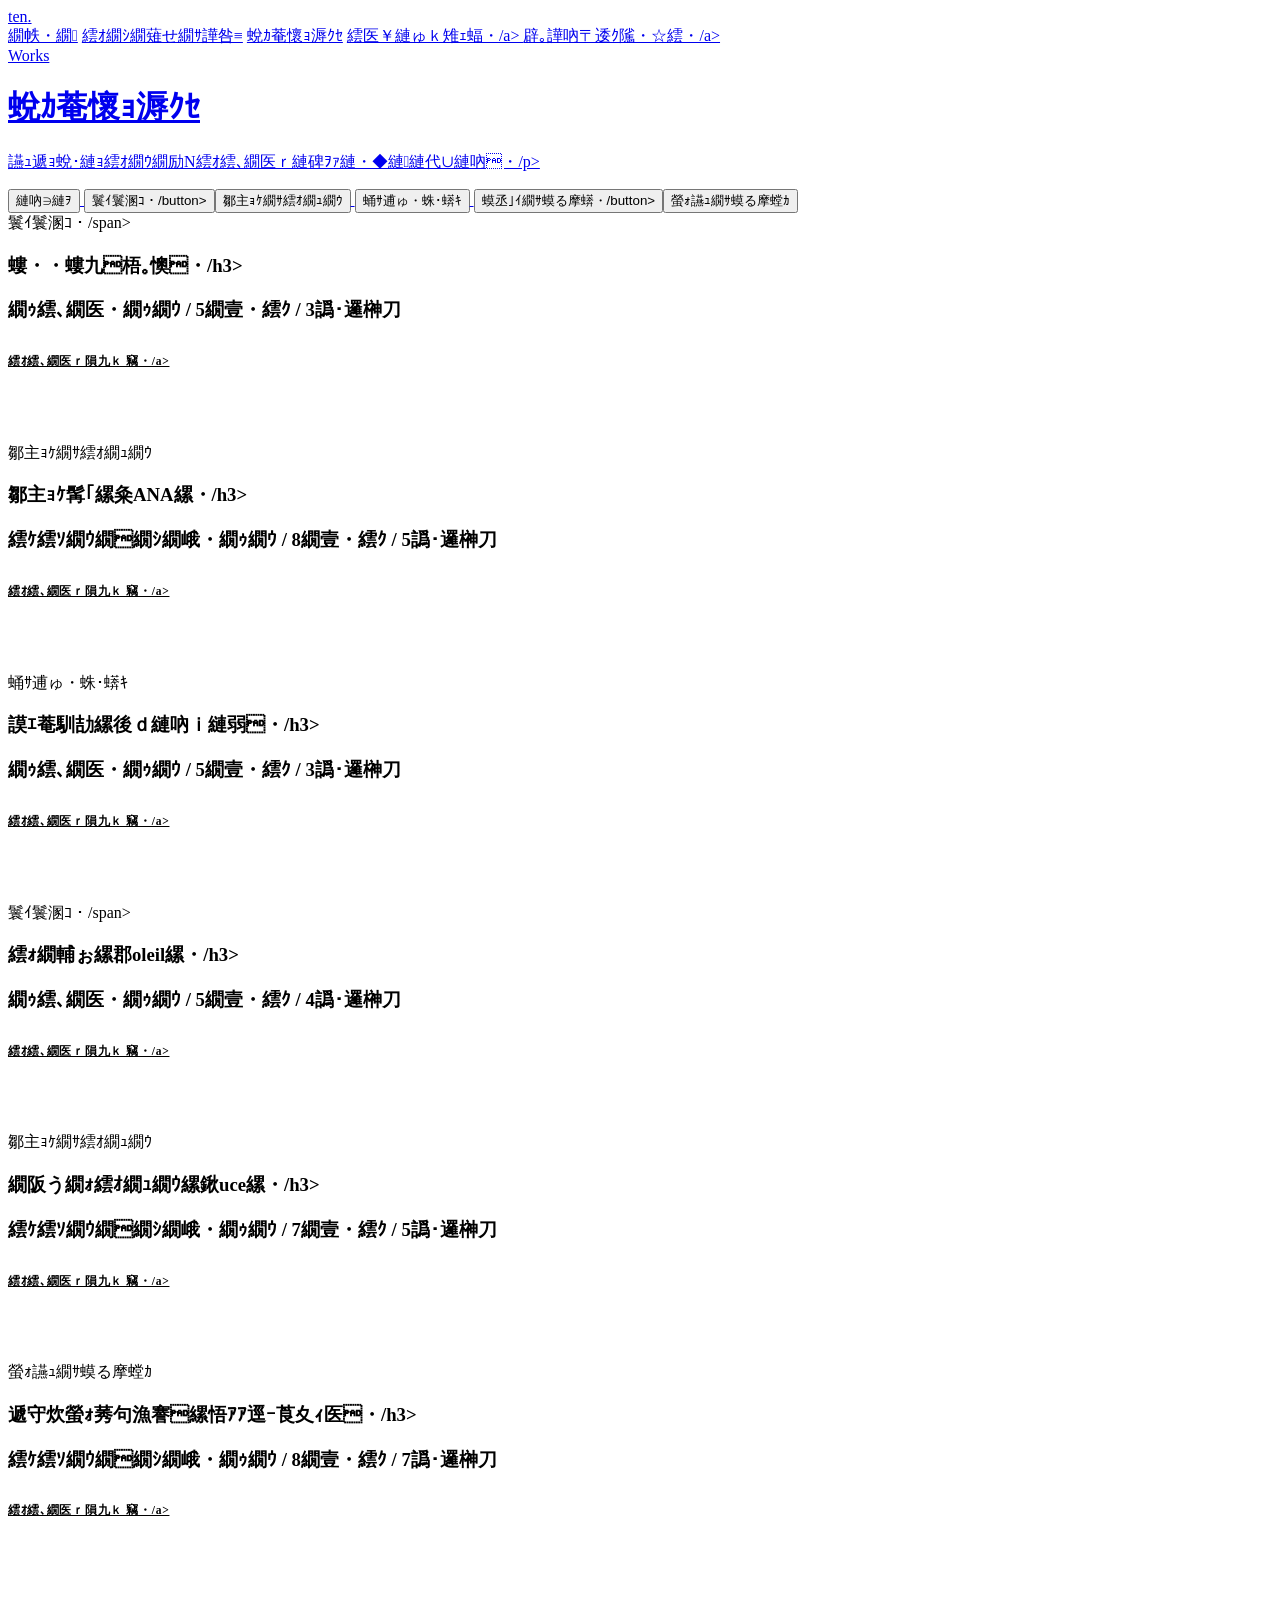
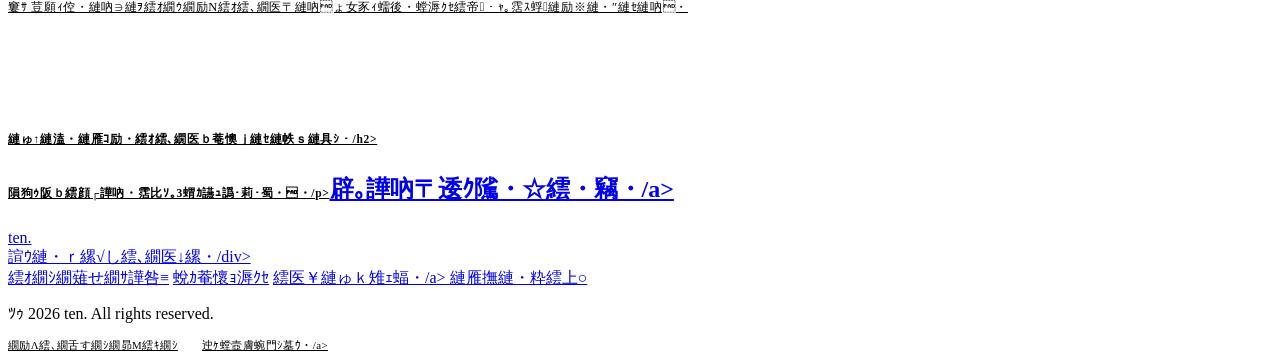
==== commit d44d53e9: "Update demo URLs to new GitHub Pages root" ====
--- a/works.html
+++ b/works.html
@@ -1,10 +1,10 @@
-<!DOCTYPE html>
+﻿<!DOCTYPE html>
 <html lang="ja">
 <head>
   <meta charset="UTF-8" />
   <meta name="viewport" content="width=device-width, initial-scale=1.0" />
-  <title>制作実績 | ten</title>
-  <meta name="description" content="tenの制作実績。飲食店・美容院・整体院など業種別のサンプルサイトをご覧いただけます。" />
+  <title>蛻ｶ菴懷ｮ溽ｸｾ | ten</title>
+  <meta name="description" content="ten縺ｮ蛻ｶ菴懷ｮ溽ｸｾ縲る｣ｲ鬟溷ｺ励・鄒主ｮｹ髯｢繝ｻ謨ｴ菴馴劼縺ｪ縺ｩ讌ｭ遞ｮ蛻･縺ｮ繧ｵ繝ｳ繝励Ν繧ｵ繧､繝医ｒ縺碑ｦｧ縺・◆縺縺代∪縺吶・ />
   <link rel="stylesheet" href="style.css" />
 </head>
 <body>
@@ -13,29 +13,29 @@
   <div class="nav__inner">
     <a href="index.html" class="nav__logo">ten<span class="nav__logo-dot">.</span></a>
     <div class="nav__links">
-      <a href="index.html">ホーム</a>
-      <a href="services.html">サービス・料金</a>
-      <a href="works.html" class="active">制作実績</a>
-      <a href="faq.html">よくある質問</a>
-      <a href="contact.html" class="nav__cta">無料で相談する</a>
+      <a href="index.html">繝帙・繝</a>
+      <a href="services.html">繧ｵ繝ｼ繝薙せ繝ｻ譁咎≡</a>
+      <a href="works.html" class="active">蛻ｶ菴懷ｮ溽ｸｾ</a>
+      <a href="faq.html">繧医￥縺ゅｋ雉ｪ蝠・/a>
+      <a href="contact.html" class="nav__cta">辟｡譁吶〒逶ｸ隲・☆繧・/a>
     </div>
   </div>
 </nav>
 
 <div class="page-header">
   <div class="page-header__label">Works</div>
-  <h1>制作実績</h1>
-  <p>業種別のサンプルサイトをご覧いただけます。</p>
+  <h1>蛻ｶ菴懷ｮ溽ｸｾ</h1>
+  <p>讌ｭ遞ｮ蛻･縺ｮ繧ｵ繝ｳ繝励Ν繧ｵ繧､繝医ｒ縺碑ｦｧ縺・◆縺縺代∪縺吶・/p>
 </div>
 
 <div class="works-filter">
   <div class="works-filter__inner">
-    <button class="filter-btn filter-btn--active">すべて</button>
-    <button class="filter-btn">飲食店</button>
-    <button class="filter-btn">美容・サロン</button>
-    <button class="filter-btn">医療・健康</button>
-    <button class="filter-btn">小売・専門店</button>
-    <button class="filter-btn">士業・専門家</button>
+    <button class="filter-btn filter-btn--active">縺吶∋縺ｦ</button>
+    <button class="filter-btn">鬟ｲ鬟溷ｺ・/button>
+    <button class="filter-btn">鄒主ｮｹ繝ｻ繧ｵ繝ｭ繝ｳ</button>
+    <button class="filter-btn">蛹ｻ逋ゅ・蛛･蠎ｷ</button>
+    <button class="filter-btn">蟆丞｣ｲ繝ｻ蟆る摩蠎・/button>
+    <button class="filter-btn">螢ｫ讌ｭ繝ｻ蟆る摩螳ｶ</button>
   </div>
 </div>
 
@@ -43,102 +43,101 @@
   <div class="wrap">
     <div class="works-full__grid">
 
-      <div class="work-card" data-cat="飲食店">
-        <a href="https://moriyamataiyou.github.io/ten-site/demo/sakura/" target="_blank" rel="noopener">
+      <div class="work-card" data-cat="鬟ｲ鬟溷ｺ・>
+        <a href="https://moriyamataiyou.github.io/demo/sakura/" target="_blank" rel="noopener">
           <div class="work__thumb work__thumb--red">
-            <img src="https://images.unsplash.com/photo-1563021658-93c1d5cc764e?auto=format&fit=crop&w=800&q=85" alt="居酒屋桜" loading="lazy" onerror="this.remove()" />
+            <img src="https://images.unsplash.com/photo-1563021658-93c1d5cc764e?auto=format&fit=crop&w=800&q=85" alt="螻・・螻区｡・ loading="lazy" onerror="this.remove()" />
           </div>
         </a>
         <div class="work-card__body">
-          <span class="work-card__tag" style="background:var(--gold-dim);color:var(--gold)">飲食店</span>
-          <h3>居酒屋「桜」</h3>
-          <p>ライトプラン / 5ページ / 3日納品</p>
-          <a href="https://moriyamataiyou.github.io/ten-site/demo/sakura/" target="_blank" rel="noopener" style="display:inline-block;margin-top:.75rem;font-size:.72rem;color:var(--gold);letter-spacing:.06em;">サイトを見る →</a>
+          <span class="work-card__tag" style="background:var(--gold-dim);color:var(--gold)">鬟ｲ鬟溷ｺ・/span>
+          <h3>螻・・螻九梧｡懊・/h3>
+          <p>繝ｩ繧､繝医・繝ｩ繝ｳ / 5繝壹・繧ｸ / 3譌･邏榊刀</p>
+          <a href="https://moriyamataiyou.github.io/demo/sakura/" target="_blank" rel="noopener" style="display:inline-block;margin-top:.75rem;font-size:.72rem;color:var(--gold);letter-spacing:.06em;">繧ｵ繧､繝医ｒ隕九ｋ 竊・/a>
         </div>
       </div>
 
-      <div class="work-card" data-cat="美容・サロン">
-        <a href="https://moriyamataiyou.github.io/ten-site/demo/hana/" target="_blank" rel="noopener">
+      <div class="work-card" data-cat="鄒主ｮｹ繝ｻ繧ｵ繝ｭ繝ｳ">
+        <a href="https://moriyamataiyou.github.io/demo/hana/" target="_blank" rel="noopener">
           <div class="work__thumb work__thumb--pink">
-            <img src="https://images.unsplash.com/photo-1600948836101-f9ffda59d250?auto=format&fit=crop&w=800&q=85" alt="美容院HANA" loading="lazy" onerror="this.remove()" />
+            <img src="https://images.unsplash.com/photo-1600948836101-f9ffda59d250?auto=format&fit=crop&w=800&q=85" alt="鄒主ｮｹ髯｢HANA" loading="lazy" onerror="this.remove()" />
           </div>
         </a>
         <div class="work-card__body">
-          <span class="work-card__tag" style="background:var(--gold-dim);color:var(--gold)">美容・サロン</span>
-          <h3>美容院「HANA」</h3>
-          <p>スタンダードプラン / 8ページ / 5日納品</p>
-          <a href="https://moriyamataiyou.github.io/ten-site/demo/hana/" target="_blank" rel="noopener" style="display:inline-block;margin-top:.75rem;font-size:.72rem;color:var(--gold);letter-spacing:.06em;">サイトを見る →</a>
+          <span class="work-card__tag" style="background:var(--gold-dim);color:var(--gold)">鄒主ｮｹ繝ｻ繧ｵ繝ｭ繝ｳ</span>
+          <h3>鄒主ｮｹ髯｢縲粂ANA縲・/h3>
+          <p>繧ｹ繧ｿ繝ｳ繝繝ｼ繝峨・繝ｩ繝ｳ / 8繝壹・繧ｸ / 5譌･邏榊刀</p>
+          <a href="https://moriyamataiyou.github.io/demo/hana/" target="_blank" rel="noopener" style="display:inline-block;margin-top:.75rem;font-size:.72rem;color:var(--gold);letter-spacing:.06em;">繧ｵ繧､繝医ｒ隕九ｋ 竊・/a>
         </div>
       </div>
 
-      <div class="work-card" data-cat="医療・健康">
-        <a href="https://moriyamataiyou.github.io/ten-site/demo/yasuragi/" target="_blank" rel="noopener">
+      <div class="work-card" data-cat="蛹ｻ逋ゅ・蛛･蠎ｷ">
+        <a href="https://moriyamataiyou.github.io/demo/yasuragi/" target="_blank" rel="noopener">
           <div class="work__thumb work__thumb--green">
-            <img src="https://images.unsplash.com/photo-1600334129128-685c5582fd35?auto=format&fit=crop&w=800&q=85" alt="整体院やすらぎ" loading="lazy" onerror="this.remove()" />
+            <img src="https://images.unsplash.com/photo-1600334129128-685c5582fd35?auto=format&fit=crop&w=800&q=85" alt="謨ｴ菴馴劼繧・☆繧峨℃" loading="lazy" onerror="this.remove()" />
           </div>
         </a>
         <div class="work-card__body">
-          <span class="work-card__tag" style="background:var(--gold-dim);color:var(--gold)">医療・健康</span>
-          <h3>整体院「やすらぎ」</h3>
-          <p>ライトプラン / 5ページ / 3日納品</p>
-          <a href="https://moriyamataiyou.github.io/ten-site/demo/yasuragi/" target="_blank" rel="noopener" style="display:inline-block;margin-top:.75rem;font-size:.72rem;color:var(--gold);letter-spacing:.06em;">サイトを見る →</a>
+          <span class="work-card__tag" style="background:var(--gold-dim);color:var(--gold)">蛹ｻ逋ゅ・蛛･蠎ｷ</span>
+          <h3>謨ｴ菴馴劼縲後ｄ縺吶ｉ縺弱・/h3>
+          <p>繝ｩ繧､繝医・繝ｩ繝ｳ / 5繝壹・繧ｸ / 3譌･邏榊刀</p>
+          <a href="https://moriyamataiyou.github.io/demo/yasuragi/" target="_blank" rel="noopener" style="display:inline-block;margin-top:.75rem;font-size:.72rem;color:var(--gold);letter-spacing:.06em;">繧ｵ繧､繝医ｒ隕九ｋ 竊・/a>
         </div>
       </div>
 
-      <div class="work-card" data-cat="飲食店">
-        <a href="https://moriyamataiyou.github.io/ten-site/demo/soleil/" target="_blank" rel="noopener">
+      <div class="work-card" data-cat="鬟ｲ鬟溷ｺ・>
+        <a href="https://moriyamataiyou.github.io/demo/soleil/" target="_blank" rel="noopener">
           <div class="work__thumb work__thumb--amber">
-            <img src="https://images.unsplash.com/photo-1611323128401-faa8f1b6de24?auto=format&fit=crop&w=800&q=85" alt="カフェSoleil" loading="lazy" onerror="this.remove()" />
+            <img src="https://images.unsplash.com/photo-1611323128401-faa8f1b6de24?auto=format&fit=crop&w=800&q=85" alt="繧ｫ繝輔ぉSoleil" loading="lazy" onerror="this.remove()" />
           </div>
         </a>
         <div class="work-card__body">
-          <span class="work-card__tag" style="background:var(--gold-dim);color:var(--gold)">飲食店</span>
-          <h3>カフェ「Soleil」</h3>
-          <p>ライトプラン / 5ページ / 4日納品</p>
-          <a href="https://moriyamataiyou.github.io/ten-site/demo/soleil/" target="_blank" rel="noopener" style="display:inline-block;margin-top:.75rem;font-size:.72rem;color:var(--gold);letter-spacing:.06em;">サイトを見る →</a>
+          <span class="work-card__tag" style="background:var(--gold-dim);color:var(--gold)">鬟ｲ鬟溷ｺ・/span>
+          <h3>繧ｫ繝輔ぉ縲郡oleil縲・/h3>
+          <p>繝ｩ繧､繝医・繝ｩ繝ｳ / 5繝壹・繧ｸ / 4譌･邏榊刀</p>
+          <a href="https://moriyamataiyou.github.io/demo/soleil/" target="_blank" rel="noopener" style="display:inline-block;margin-top:.75rem;font-size:.72rem;color:var(--gold);letter-spacing:.06em;">繧ｵ繧､繝医ｒ隕九ｋ 竊・/a>
         </div>
       </div>
 
-      <div class="work-card" data-cat="美容・サロン">
-        <a href="https://moriyamataiyou.github.io/ten-site/demo/luce/" target="_blank" rel="noopener">
+      <div class="work-card" data-cat="鄒主ｮｹ繝ｻ繧ｵ繝ｭ繝ｳ">
+        <a href="https://moriyamataiyou.github.io/demo/luce/" target="_blank" rel="noopener">
           <div class="work__thumb work__thumb--rose">
-            <img src="https://images.unsplash.com/photo-1658492055212-e1acbccfca5a?auto=format&fit=crop&w=800&q=85" alt="ネイルサロンLuce" loading="lazy" onerror="this.remove()" />
+            <img src="https://images.unsplash.com/photo-1658492055212-e1acbccfca5a?auto=format&fit=crop&w=800&q=85" alt="繝阪う繝ｫ繧ｵ繝ｭ繝ｳLuce" loading="lazy" onerror="this.remove()" />
           </div>
         </a>
         <div class="work-card__body">
-          <span class="work-card__tag" style="background:var(--gold-dim);color:var(--gold)">美容・サロン</span>
-          <h3>ネイルサロン「Luce」</h3>
-          <p>スタンダードプラン / 7ページ / 5日納品</p>
-          <a href="https://moriyamataiyou.github.io/ten-site/demo/luce/" target="_blank" rel="noopener" style="display:inline-block;margin-top:.75rem;font-size:.72rem;color:var(--gold);letter-spacing:.06em;">サイトを見る →</a>
+          <span class="work-card__tag" style="background:var(--gold-dim);color:var(--gold)">鄒主ｮｹ繝ｻ繧ｵ繝ｭ繝ｳ</span>
+          <h3>繝阪う繝ｫ繧ｵ繝ｭ繝ｳ縲鍬uce縲・/h3>
+          <p>繧ｹ繧ｿ繝ｳ繝繝ｼ繝峨・繝ｩ繝ｳ / 7繝壹・繧ｸ / 5譌･邏榊刀</p>
+          <a href="https://moriyamataiyou.github.io/demo/luce/" target="_blank" rel="noopener" style="display:inline-block;margin-top:.75rem;font-size:.72rem;color:var(--gold);letter-spacing:.06em;">繧ｵ繧､繝医ｒ隕九ｋ 竊・/a>
         </div>
       </div>
 
-      <div class="work-card" data-cat="士業・専門家">
-        <a href="https://moriyamataiyou.github.io/ten-site/demo/yamada/" target="_blank" rel="noopener">
+      <div class="work-card" data-cat="螢ｫ讌ｭ繝ｻ蟆る摩螳ｶ">
+        <a href="https://moriyamataiyou.github.io/demo/yamada/" target="_blank" rel="noopener">
           <div class="work__thumb work__thumb--navy">
-            <img src="https://images.unsplash.com/photo-1642522029686-5485ea7e6042?auto=format&fit=crop&w=800&q=85" alt="山田会計事務所" loading="lazy" onerror="this.remove()" />
+            <img src="https://images.unsplash.com/photo-1642522029686-5485ea7e6042?auto=format&fit=crop&w=800&q=85" alt="螻ｱ逕ｰ莨夊ｨ井ｺ句漁謇" loading="lazy" onerror="this.remove()" />
           </div>
         </a>
         <div class="work-card__body">
-          <span class="work-card__tag" style="background:var(--gold-dim);color:var(--gold)">士業・専門家</span>
-          <h3>税理士事務所「山田会計」</h3>
-          <p>スタンダードプラン / 8ページ / 7日納品</p>
-          <a href="https://moriyamataiyou.github.io/ten-site/demo/yamada/" target="_blank" rel="noopener" style="display:inline-block;margin-top:.75rem;font-size:.72rem;color:var(--gold);letter-spacing:.06em;">サイトを見る →</a>
+          <span class="work-card__tag" style="background:var(--gold-dim);color:var(--gold)">螢ｫ讌ｭ繝ｻ蟆る摩螳ｶ</span>
+          <h3>遞守炊螢ｫ莠句漁謇縲悟ｱｱ逕ｰ莨夊ｨ医・/h3>
+          <p>繧ｹ繧ｿ繝ｳ繝繝ｼ繝峨・繝ｩ繝ｳ / 8繝壹・繧ｸ / 7譌･邏榊刀</p>
+          <a href="https://moriyamataiyou.github.io/demo/yamada/" target="_blank" rel="noopener" style="display:inline-block;margin-top:.75rem;font-size:.72rem;color:var(--gold);letter-spacing:.06em;">繧ｵ繧､繝医ｒ隕九ｋ 竊・/a>
         </div>
       </div>
 
     </div>
     <p style="text-align:center;color:var(--text-3);font-size:.78rem;font-weight:300">
-      ※ 上記はすべてサンプルサイトです。受注後は実績を順次追加していきます。
-    </p>
+      窶ｻ 荳願ｨ倥・縺吶∋縺ｦ繧ｵ繝ｳ繝励Ν繧ｵ繧､繝医〒縺吶ょ女豕ｨ蠕後・螳溽ｸｾ繧帝・ｬ｡霑ｽ蜉縺励※縺・″縺ｾ縺吶・    </p>
   </div>
 </section>
 
 <section class="cta-banner">
   <div class="wrap">
-    <h2>あなたのお店のサイトも作りませんか？</h2>
-    <p>見積もり無料・返信3営業日以内。</p>
-    <a href="contact.html" class="btn btn--gold">無料で相談する →</a>
+    <h2>縺ゅ↑縺溘・縺雁ｺ励・繧ｵ繧､繝医ｂ菴懊ｊ縺ｾ縺帙ｓ縺具ｼ・/h2>
+    <p>隕狗ｩ阪ｂ繧顔┌譁吶・霑比ｿ｡3蝟ｶ讌ｭ譌･莉･蜀・・/p>
+    <a href="contact.html" class="btn btn--gold">辟｡譁吶〒逶ｸ隲・☆繧・竊・/a>
   </div>
 </section>
 
@@ -147,27 +146,27 @@
     <div class="footer__top">
       <div>
         <div class="footer__logo">ten.</div>
-        <div class="footer__catch">想いを、サイトに。</div>
+        <div class="footer__catch">諠ｳ縺・ｒ縲√し繧､繝医↓縲・/div>
       </div>
       <nav class="footer__nav">
-        <a href="services.html">サービス・料金</a>
-        <a href="works.html">制作実績</a>
-        <a href="faq.html">よくある質問</a>
-        <a href="contact.html">お問い合わせ</a>
+        <a href="services.html">繧ｵ繝ｼ繝薙せ繝ｻ譁咎≡</a>
+        <a href="works.html">蛻ｶ菴懷ｮ溽ｸｾ</a>
+        <a href="faq.html">繧医￥縺ゅｋ雉ｪ蝠・/a>
+        <a href="contact.html">縺雁撫縺・粋繧上○</a>
       </nav>
     </div>
     <div class="footer__bottom">
-      <p class="footer__copy">© 2026 ten. All rights reserved.</p>
+      <p class="footer__copy">ﾂｩ 2026 ten. All rights reserved.</p>
       <div style="display:flex;gap:1.5rem;align-items:center">
-        <a href="privacy.html" style="font-size:.68rem;color:var(--text-3);letter-spacing:.04em">プライバシーポリシー</a>
-        <a href="tokusho.html" style="font-size:.68rem;color:var(--text-3);letter-spacing:.04em">特定商取引法</a>
+        <a href="privacy.html" style="font-size:.68rem;color:var(--text-3);letter-spacing:.04em">繝励Λ繧､繝舌す繝ｼ繝昴Μ繧ｷ繝ｼ</a>
+        <a href="tokusho.html" style="font-size:.68rem;color:var(--text-3);letter-spacing:.04em">迚ｹ螳壼膚蜿門ｼ墓ｳ・/a>
       </div>
     </div>
   </div>
 </footer>
 
 <script>
-// フィルターボタン
+// 繝輔ぅ繝ｫ繧ｿ繝ｼ繝懊ち繝ｳ
 const filterBtns = document.querySelectorAll('.filter-btn');
 const cards = document.querySelectorAll('.work-card');
 
@@ -177,7 +176,7 @@
     btn.classList.add('filter-btn--active');
     const cat = btn.textContent.trim();
     cards.forEach(card => {
-      if (cat === 'すべて' || card.dataset.cat === cat) {
+      if (cat === '縺吶∋縺ｦ' || card.dataset.cat === cat) {
         card.style.display = '';
       } else {
         card.style.display = 'none';
@@ -190,3 +189,4 @@
 
 </body>
 </html>
+
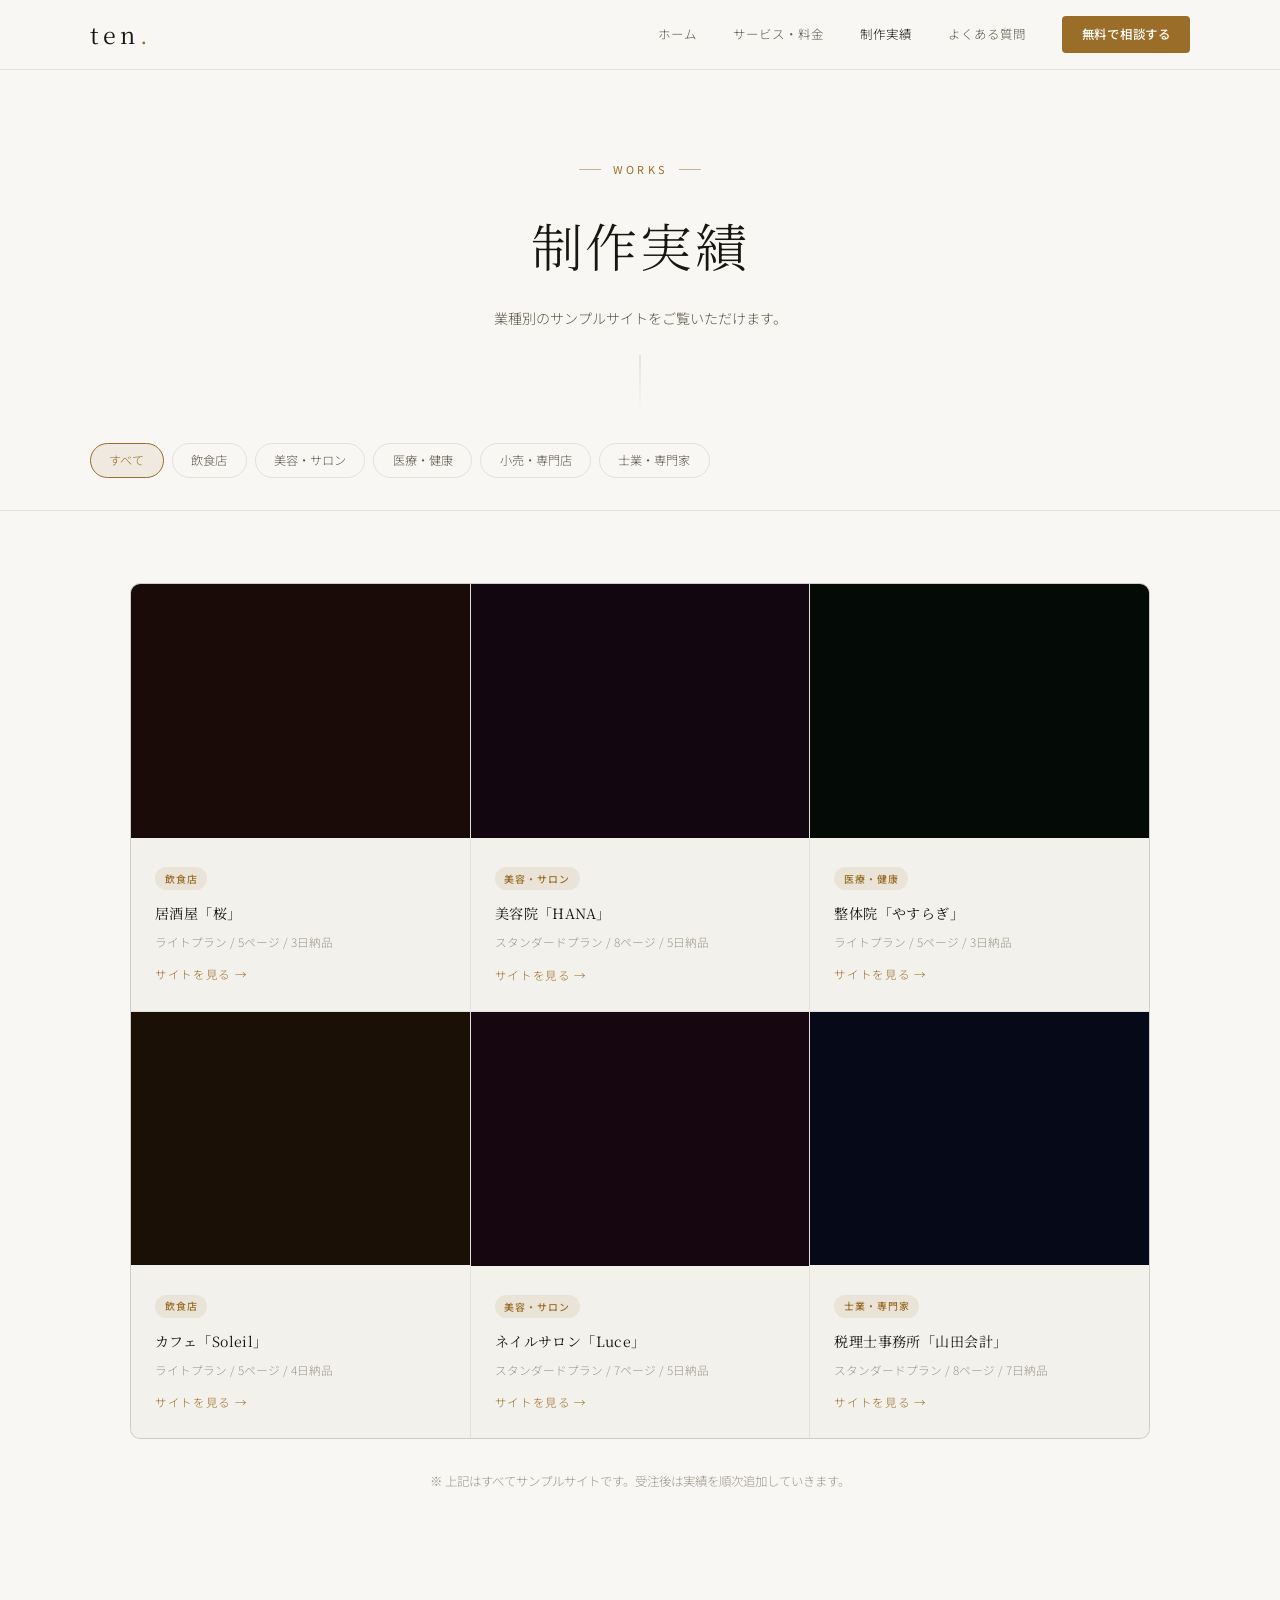
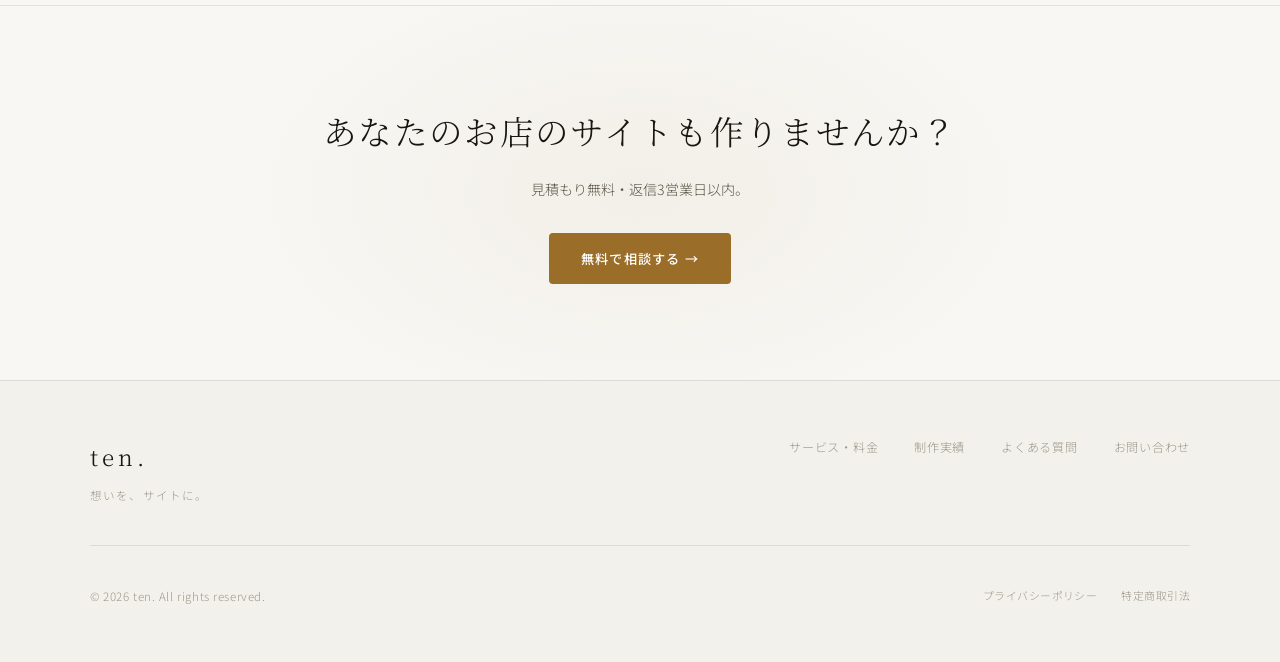
==== commit 38e978a8: "Fix encoding: rewrite all HTML/CSS as UTF-8 without BOM" ====
--- a/works.html
+++ b/works.html
@@ -1,10 +1,10 @@
-﻿<!DOCTYPE html>
+<!DOCTYPE html>
 <html lang="ja">
 <head>
   <meta charset="UTF-8" />
   <meta name="viewport" content="width=device-width, initial-scale=1.0" />
-  <title>蛻ｶ菴懷ｮ溽ｸｾ | ten</title>
-  <meta name="description" content="ten縺ｮ蛻ｶ菴懷ｮ溽ｸｾ縲る｣ｲ鬟溷ｺ励・鄒主ｮｹ髯｢繝ｻ謨ｴ菴馴劼縺ｪ縺ｩ讌ｭ遞ｮ蛻･縺ｮ繧ｵ繝ｳ繝励Ν繧ｵ繧､繝医ｒ縺碑ｦｧ縺・◆縺縺代∪縺吶・ />
+  <title>制作実績 | ten</title>
+  <meta name="description" content="tenの制作実績。飲食店・美容院・整体院など業種別のサンプルサイトをご覧いただけます。" />
   <link rel="stylesheet" href="style.css" />
 </head>
 <body>
@@ -13,29 +13,29 @@
   <div class="nav__inner">
     <a href="index.html" class="nav__logo">ten<span class="nav__logo-dot">.</span></a>
     <div class="nav__links">
-      <a href="index.html">繝帙・繝</a>
-      <a href="services.html">繧ｵ繝ｼ繝薙せ繝ｻ譁咎≡</a>
-      <a href="works.html" class="active">蛻ｶ菴懷ｮ溽ｸｾ</a>
-      <a href="faq.html">繧医￥縺ゅｋ雉ｪ蝠・/a>
-      <a href="contact.html" class="nav__cta">辟｡譁吶〒逶ｸ隲・☆繧・/a>
+      <a href="index.html">ホーム</a>
+      <a href="services.html">サービス・料金</a>
+      <a href="works.html" class="active">制作実績</a>
+      <a href="faq.html">よくある質問</a>
+      <a href="contact.html" class="nav__cta">無料で相談する</a>
     </div>
   </div>
 </nav>
 
 <div class="page-header">
   <div class="page-header__label">Works</div>
-  <h1>蛻ｶ菴懷ｮ溽ｸｾ</h1>
-  <p>讌ｭ遞ｮ蛻･縺ｮ繧ｵ繝ｳ繝励Ν繧ｵ繧､繝医ｒ縺碑ｦｧ縺・◆縺縺代∪縺吶・/p>
+  <h1>制作実績</h1>
+  <p>業種別のサンプルサイトをご覧いただけます。</p>
 </div>
 
 <div class="works-filter">
   <div class="works-filter__inner">
-    <button class="filter-btn filter-btn--active">縺吶∋縺ｦ</button>
-    <button class="filter-btn">鬟ｲ鬟溷ｺ・/button>
-    <button class="filter-btn">鄒主ｮｹ繝ｻ繧ｵ繝ｭ繝ｳ</button>
-    <button class="filter-btn">蛹ｻ逋ゅ・蛛･蠎ｷ</button>
-    <button class="filter-btn">蟆丞｣ｲ繝ｻ蟆る摩蠎・/button>
-    <button class="filter-btn">螢ｫ讌ｭ繝ｻ蟆る摩螳ｶ</button>
+    <button class="filter-btn filter-btn--active">すべて</button>
+    <button class="filter-btn">飲食店</button>
+    <button class="filter-btn">美容・サロン</button>
+    <button class="filter-btn">医療・健康</button>
+    <button class="filter-btn">小売・専門店</button>
+    <button class="filter-btn">士業・専門家</button>
   </div>
 </div>
 
@@ -43,101 +43,102 @@
   <div class="wrap">
     <div class="works-full__grid">
 
-      <div class="work-card" data-cat="鬟ｲ鬟溷ｺ・>
+      <div class="work-card" data-cat="飲食店">
         <a href="https://moriyamataiyou.github.io/demo/sakura/" target="_blank" rel="noopener">
           <div class="work__thumb work__thumb--red">
-            <img src="https://images.unsplash.com/photo-1563021658-93c1d5cc764e?auto=format&fit=crop&w=800&q=85" alt="螻・・螻区｡・ loading="lazy" onerror="this.remove()" />
+            <img src="https://images.unsplash.com/photo-1563021658-93c1d5cc764e?auto=format&fit=crop&w=800&q=85" alt="居酒屋桜" loading="lazy" onerror="this.remove()" />
           </div>
         </a>
         <div class="work-card__body">
-          <span class="work-card__tag" style="background:var(--gold-dim);color:var(--gold)">鬟ｲ鬟溷ｺ・/span>
-          <h3>螻・・螻九梧｡懊・/h3>
-          <p>繝ｩ繧､繝医・繝ｩ繝ｳ / 5繝壹・繧ｸ / 3譌･邏榊刀</p>
-          <a href="https://moriyamataiyou.github.io/demo/sakura/" target="_blank" rel="noopener" style="display:inline-block;margin-top:.75rem;font-size:.72rem;color:var(--gold);letter-spacing:.06em;">繧ｵ繧､繝医ｒ隕九ｋ 竊・/a>
+          <span class="work-card__tag" style="background:var(--gold-dim);color:var(--gold)">飲食店</span>
+          <h3>居酒屋「桜」</h3>
+          <p>ライトプラン / 5ページ / 3日納品</p>
+          <a href="https://moriyamataiyou.github.io/demo/sakura/" target="_blank" rel="noopener" style="display:inline-block;margin-top:.75rem;font-size:.72rem;color:var(--gold);letter-spacing:.06em;">サイトを見る →</a>
         </div>
       </div>
 
-      <div class="work-card" data-cat="鄒主ｮｹ繝ｻ繧ｵ繝ｭ繝ｳ">
+      <div class="work-card" data-cat="美容・サロン">
         <a href="https://moriyamataiyou.github.io/demo/hana/" target="_blank" rel="noopener">
           <div class="work__thumb work__thumb--pink">
-            <img src="https://images.unsplash.com/photo-1600948836101-f9ffda59d250?auto=format&fit=crop&w=800&q=85" alt="鄒主ｮｹ髯｢HANA" loading="lazy" onerror="this.remove()" />
+            <img src="https://images.unsplash.com/photo-1600948836101-f9ffda59d250?auto=format&fit=crop&w=800&q=85" alt="美容院HANA" loading="lazy" onerror="this.remove()" />
           </div>
         </a>
         <div class="work-card__body">
-          <span class="work-card__tag" style="background:var(--gold-dim);color:var(--gold)">鄒主ｮｹ繝ｻ繧ｵ繝ｭ繝ｳ</span>
-          <h3>鄒主ｮｹ髯｢縲粂ANA縲・/h3>
-          <p>繧ｹ繧ｿ繝ｳ繝繝ｼ繝峨・繝ｩ繝ｳ / 8繝壹・繧ｸ / 5譌･邏榊刀</p>
-          <a href="https://moriyamataiyou.github.io/demo/hana/" target="_blank" rel="noopener" style="display:inline-block;margin-top:.75rem;font-size:.72rem;color:var(--gold);letter-spacing:.06em;">繧ｵ繧､繝医ｒ隕九ｋ 竊・/a>
+          <span class="work-card__tag" style="background:var(--gold-dim);color:var(--gold)">美容・サロン</span>
+          <h3>美容院「HANA」</h3>
+          <p>スタンダードプラン / 8ページ / 5日納品</p>
+          <a href="https://moriyamataiyou.github.io/demo/hana/" target="_blank" rel="noopener" style="display:inline-block;margin-top:.75rem;font-size:.72rem;color:var(--gold);letter-spacing:.06em;">サイトを見る →</a>
         </div>
       </div>
 
-      <div class="work-card" data-cat="蛹ｻ逋ゅ・蛛･蠎ｷ">
+      <div class="work-card" data-cat="医療・健康">
         <a href="https://moriyamataiyou.github.io/demo/yasuragi/" target="_blank" rel="noopener">
           <div class="work__thumb work__thumb--green">
-            <img src="https://images.unsplash.com/photo-1600334129128-685c5582fd35?auto=format&fit=crop&w=800&q=85" alt="謨ｴ菴馴劼繧・☆繧峨℃" loading="lazy" onerror="this.remove()" />
+            <img src="https://images.unsplash.com/photo-1600334129128-685c5582fd35?auto=format&fit=crop&w=800&q=85" alt="整体院やすらぎ" loading="lazy" onerror="this.remove()" />
           </div>
         </a>
         <div class="work-card__body">
-          <span class="work-card__tag" style="background:var(--gold-dim);color:var(--gold)">蛹ｻ逋ゅ・蛛･蠎ｷ</span>
-          <h3>謨ｴ菴馴劼縲後ｄ縺吶ｉ縺弱・/h3>
-          <p>繝ｩ繧､繝医・繝ｩ繝ｳ / 5繝壹・繧ｸ / 3譌･邏榊刀</p>
-          <a href="https://moriyamataiyou.github.io/demo/yasuragi/" target="_blank" rel="noopener" style="display:inline-block;margin-top:.75rem;font-size:.72rem;color:var(--gold);letter-spacing:.06em;">繧ｵ繧､繝医ｒ隕九ｋ 竊・/a>
+          <span class="work-card__tag" style="background:var(--gold-dim);color:var(--gold)">医療・健康</span>
+          <h3>整体院「やすらぎ」</h3>
+          <p>ライトプラン / 5ページ / 3日納品</p>
+          <a href="https://moriyamataiyou.github.io/demo/yasuragi/" target="_blank" rel="noopener" style="display:inline-block;margin-top:.75rem;font-size:.72rem;color:var(--gold);letter-spacing:.06em;">サイトを見る →</a>
         </div>
       </div>
 
-      <div class="work-card" data-cat="鬟ｲ鬟溷ｺ・>
+      <div class="work-card" data-cat="飲食店">
         <a href="https://moriyamataiyou.github.io/demo/soleil/" target="_blank" rel="noopener">
           <div class="work__thumb work__thumb--amber">
-            <img src="https://images.unsplash.com/photo-1611323128401-faa8f1b6de24?auto=format&fit=crop&w=800&q=85" alt="繧ｫ繝輔ぉSoleil" loading="lazy" onerror="this.remove()" />
+            <img src="https://images.unsplash.com/photo-1611323128401-faa8f1b6de24?auto=format&fit=crop&w=800&q=85" alt="カフェSoleil" loading="lazy" onerror="this.remove()" />
           </div>
         </a>
         <div class="work-card__body">
-          <span class="work-card__tag" style="background:var(--gold-dim);color:var(--gold)">鬟ｲ鬟溷ｺ・/span>
-          <h3>繧ｫ繝輔ぉ縲郡oleil縲・/h3>
-          <p>繝ｩ繧､繝医・繝ｩ繝ｳ / 5繝壹・繧ｸ / 4譌･邏榊刀</p>
-          <a href="https://moriyamataiyou.github.io/demo/soleil/" target="_blank" rel="noopener" style="display:inline-block;margin-top:.75rem;font-size:.72rem;color:var(--gold);letter-spacing:.06em;">繧ｵ繧､繝医ｒ隕九ｋ 竊・/a>
+          <span class="work-card__tag" style="background:var(--gold-dim);color:var(--gold)">飲食店</span>
+          <h3>カフェ「Soleil」</h3>
+          <p>ライトプラン / 5ページ / 4日納品</p>
+          <a href="https://moriyamataiyou.github.io/demo/soleil/" target="_blank" rel="noopener" style="display:inline-block;margin-top:.75rem;font-size:.72rem;color:var(--gold);letter-spacing:.06em;">サイトを見る →</a>
         </div>
       </div>
 
-      <div class="work-card" data-cat="鄒主ｮｹ繝ｻ繧ｵ繝ｭ繝ｳ">
+      <div class="work-card" data-cat="美容・サロン">
         <a href="https://moriyamataiyou.github.io/demo/luce/" target="_blank" rel="noopener">
           <div class="work__thumb work__thumb--rose">
-            <img src="https://images.unsplash.com/photo-1658492055212-e1acbccfca5a?auto=format&fit=crop&w=800&q=85" alt="繝阪う繝ｫ繧ｵ繝ｭ繝ｳLuce" loading="lazy" onerror="this.remove()" />
+            <img src="https://images.unsplash.com/photo-1658492055212-e1acbccfca5a?auto=format&fit=crop&w=800&q=85" alt="ネイルサロンLuce" loading="lazy" onerror="this.remove()" />
           </div>
         </a>
         <div class="work-card__body">
-          <span class="work-card__tag" style="background:var(--gold-dim);color:var(--gold)">鄒主ｮｹ繝ｻ繧ｵ繝ｭ繝ｳ</span>
-          <h3>繝阪う繝ｫ繧ｵ繝ｭ繝ｳ縲鍬uce縲・/h3>
-          <p>繧ｹ繧ｿ繝ｳ繝繝ｼ繝峨・繝ｩ繝ｳ / 7繝壹・繧ｸ / 5譌･邏榊刀</p>
-          <a href="https://moriyamataiyou.github.io/demo/luce/" target="_blank" rel="noopener" style="display:inline-block;margin-top:.75rem;font-size:.72rem;color:var(--gold);letter-spacing:.06em;">繧ｵ繧､繝医ｒ隕九ｋ 竊・/a>
+          <span class="work-card__tag" style="background:var(--gold-dim);color:var(--gold)">美容・サロン</span>
+          <h3>ネイルサロン「Luce」</h3>
+          <p>スタンダードプラン / 7ページ / 5日納品</p>
+          <a href="https://moriyamataiyou.github.io/demo/luce/" target="_blank" rel="noopener" style="display:inline-block;margin-top:.75rem;font-size:.72rem;color:var(--gold);letter-spacing:.06em;">サイトを見る →</a>
         </div>
       </div>
 
-      <div class="work-card" data-cat="螢ｫ讌ｭ繝ｻ蟆る摩螳ｶ">
+      <div class="work-card" data-cat="士業・専門家">
         <a href="https://moriyamataiyou.github.io/demo/yamada/" target="_blank" rel="noopener">
           <div class="work__thumb work__thumb--navy">
-            <img src="https://images.unsplash.com/photo-1642522029686-5485ea7e6042?auto=format&fit=crop&w=800&q=85" alt="螻ｱ逕ｰ莨夊ｨ井ｺ句漁謇" loading="lazy" onerror="this.remove()" />
+            <img src="https://images.unsplash.com/photo-1642522029686-5485ea7e6042?auto=format&fit=crop&w=800&q=85" alt="山田会計事務所" loading="lazy" onerror="this.remove()" />
           </div>
         </a>
         <div class="work-card__body">
-          <span class="work-card__tag" style="background:var(--gold-dim);color:var(--gold)">螢ｫ讌ｭ繝ｻ蟆る摩螳ｶ</span>
-          <h3>遞守炊螢ｫ莠句漁謇縲悟ｱｱ逕ｰ莨夊ｨ医・/h3>
-          <p>繧ｹ繧ｿ繝ｳ繝繝ｼ繝峨・繝ｩ繝ｳ / 8繝壹・繧ｸ / 7譌･邏榊刀</p>
-          <a href="https://moriyamataiyou.github.io/demo/yamada/" target="_blank" rel="noopener" style="display:inline-block;margin-top:.75rem;font-size:.72rem;color:var(--gold);letter-spacing:.06em;">繧ｵ繧､繝医ｒ隕九ｋ 竊・/a>
+          <span class="work-card__tag" style="background:var(--gold-dim);color:var(--gold)">士業・専門家</span>
+          <h3>税理士事務所「山田会計」</h3>
+          <p>スタンダードプラン / 8ページ / 7日納品</p>
+          <a href="https://moriyamataiyou.github.io/demo/yamada/" target="_blank" rel="noopener" style="display:inline-block;margin-top:.75rem;font-size:.72rem;color:var(--gold);letter-spacing:.06em;">サイトを見る →</a>
         </div>
       </div>
 
     </div>
     <p style="text-align:center;color:var(--text-3);font-size:.78rem;font-weight:300">
-      窶ｻ 荳願ｨ倥・縺吶∋縺ｦ繧ｵ繝ｳ繝励Ν繧ｵ繧､繝医〒縺吶ょ女豕ｨ蠕後・螳溽ｸｾ繧帝・ｬ｡霑ｽ蜉縺励※縺・″縺ｾ縺吶・    </p>
+      ※ 上記はすべてサンプルサイトです。受注後は実績を順次追加していきます。
+    </p>
   </div>
 </section>
 
 <section class="cta-banner">
   <div class="wrap">
-    <h2>縺ゅ↑縺溘・縺雁ｺ励・繧ｵ繧､繝医ｂ菴懊ｊ縺ｾ縺帙ｓ縺具ｼ・/h2>
-    <p>隕狗ｩ阪ｂ繧顔┌譁吶・霑比ｿ｡3蝟ｶ讌ｭ譌･莉･蜀・・/p>
-    <a href="contact.html" class="btn btn--gold">辟｡譁吶〒逶ｸ隲・☆繧・竊・/a>
+    <h2>あなたのお店のサイトも作りませんか？</h2>
+    <p>見積もり無料・返信3営業日以内。</p>
+    <a href="contact.html" class="btn btn--gold">無料で相談する →</a>
   </div>
 </section>
 
@@ -146,27 +147,27 @@
     <div class="footer__top">
       <div>
         <div class="footer__logo">ten.</div>
-        <div class="footer__catch">諠ｳ縺・ｒ縲√し繧､繝医↓縲・/div>
+        <div class="footer__catch">想いを、サイトに。</div>
       </div>
       <nav class="footer__nav">
-        <a href="services.html">繧ｵ繝ｼ繝薙せ繝ｻ譁咎≡</a>
-        <a href="works.html">蛻ｶ菴懷ｮ溽ｸｾ</a>
-        <a href="faq.html">繧医￥縺ゅｋ雉ｪ蝠・/a>
-        <a href="contact.html">縺雁撫縺・粋繧上○</a>
+        <a href="services.html">サービス・料金</a>
+        <a href="works.html">制作実績</a>
+        <a href="faq.html">よくある質問</a>
+        <a href="contact.html">お問い合わせ</a>
       </nav>
     </div>
     <div class="footer__bottom">
-      <p class="footer__copy">ﾂｩ 2026 ten. All rights reserved.</p>
+      <p class="footer__copy">© 2026 ten. All rights reserved.</p>
       <div style="display:flex;gap:1.5rem;align-items:center">
-        <a href="privacy.html" style="font-size:.68rem;color:var(--text-3);letter-spacing:.04em">繝励Λ繧､繝舌す繝ｼ繝昴Μ繧ｷ繝ｼ</a>
-        <a href="tokusho.html" style="font-size:.68rem;color:var(--text-3);letter-spacing:.04em">迚ｹ螳壼膚蜿門ｼ墓ｳ・/a>
+        <a href="privacy.html" style="font-size:.68rem;color:var(--text-3);letter-spacing:.04em">プライバシーポリシー</a>
+        <a href="tokusho.html" style="font-size:.68rem;color:var(--text-3);letter-spacing:.04em">特定商取引法</a>
       </div>
     </div>
   </div>
 </footer>
 
 <script>
-// 繝輔ぅ繝ｫ繧ｿ繝ｼ繝懊ち繝ｳ
+// フィルターボタン
 const filterBtns = document.querySelectorAll('.filter-btn');
 const cards = document.querySelectorAll('.work-card');
 
@@ -176,7 +177,7 @@
     btn.classList.add('filter-btn--active');
     const cat = btn.textContent.trim();
     cards.forEach(card => {
-      if (cat === '縺吶∋縺ｦ' || card.dataset.cat === cat) {
+      if (cat === 'すべて' || card.dataset.cat === cat) {
         card.style.display = '';
       } else {
         card.style.display = 'none';
@@ -189,4 +190,3 @@
 
 </body>
 </html>
-
